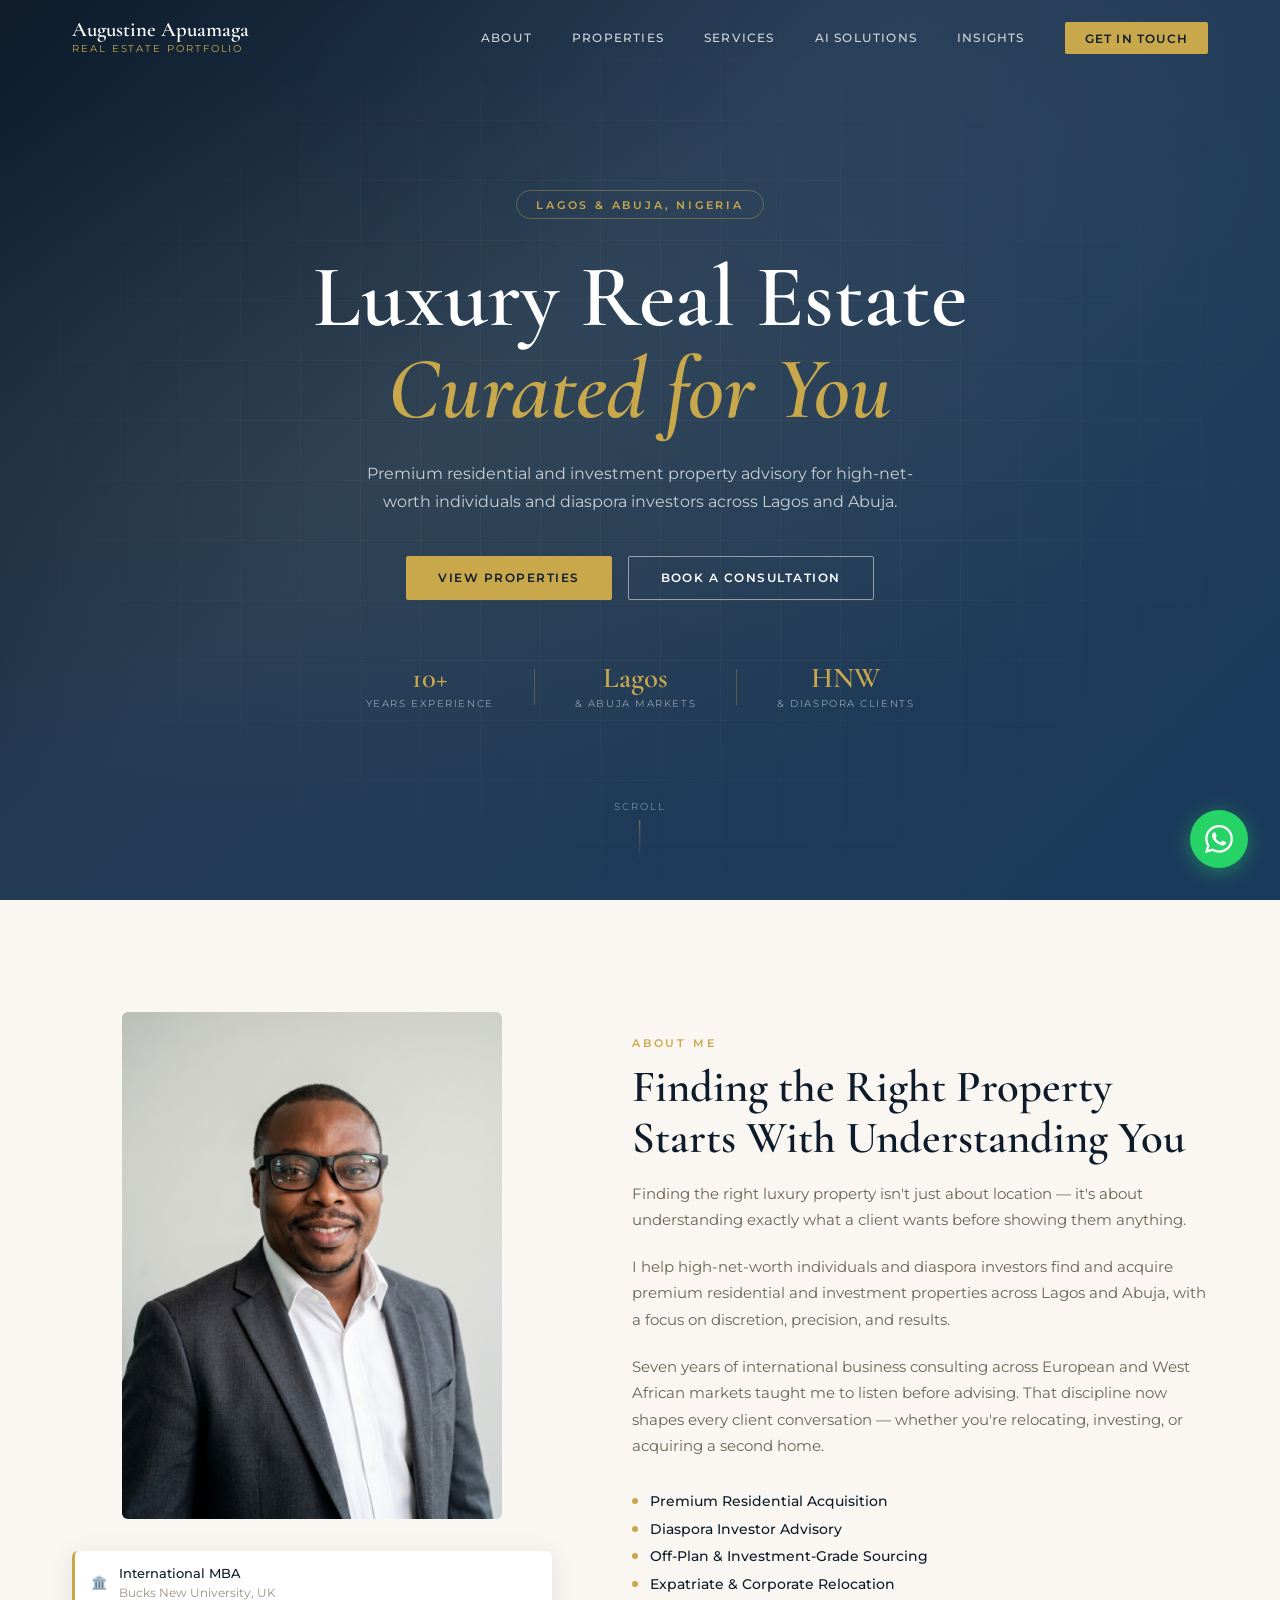
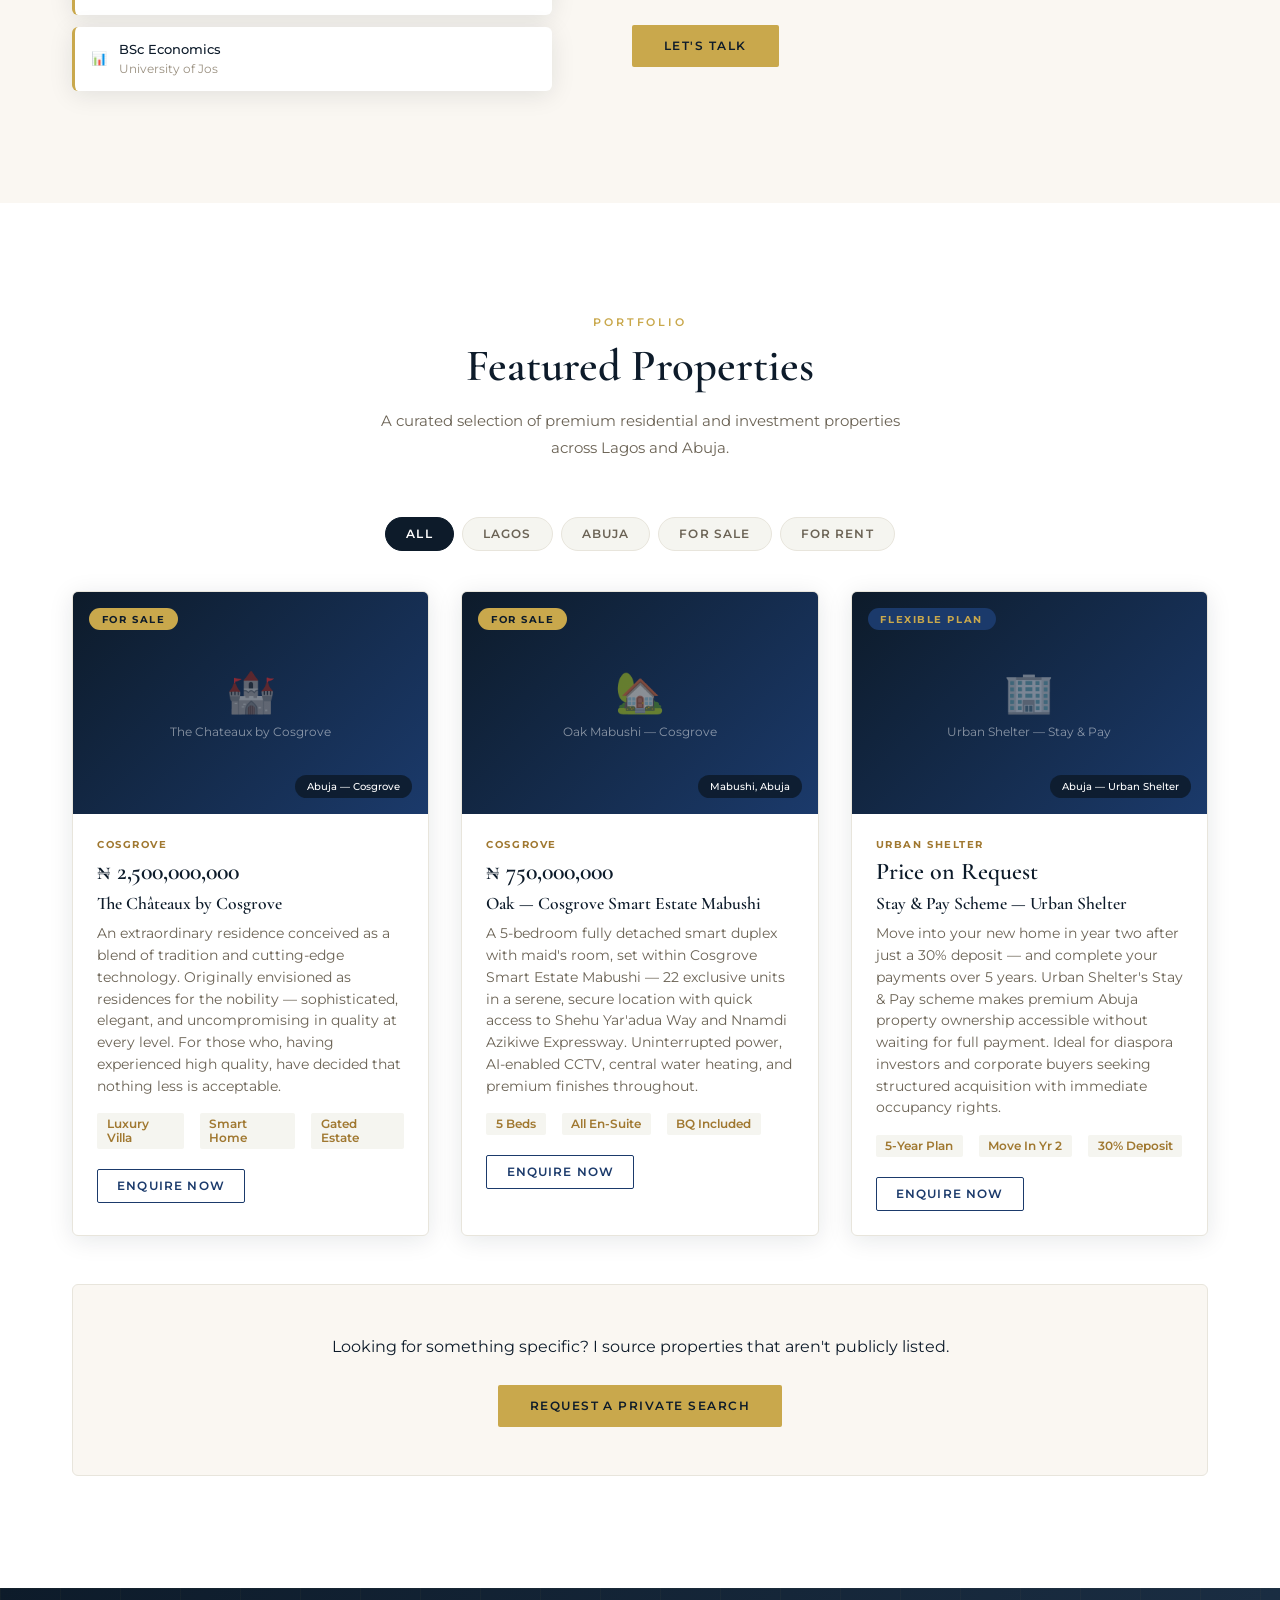
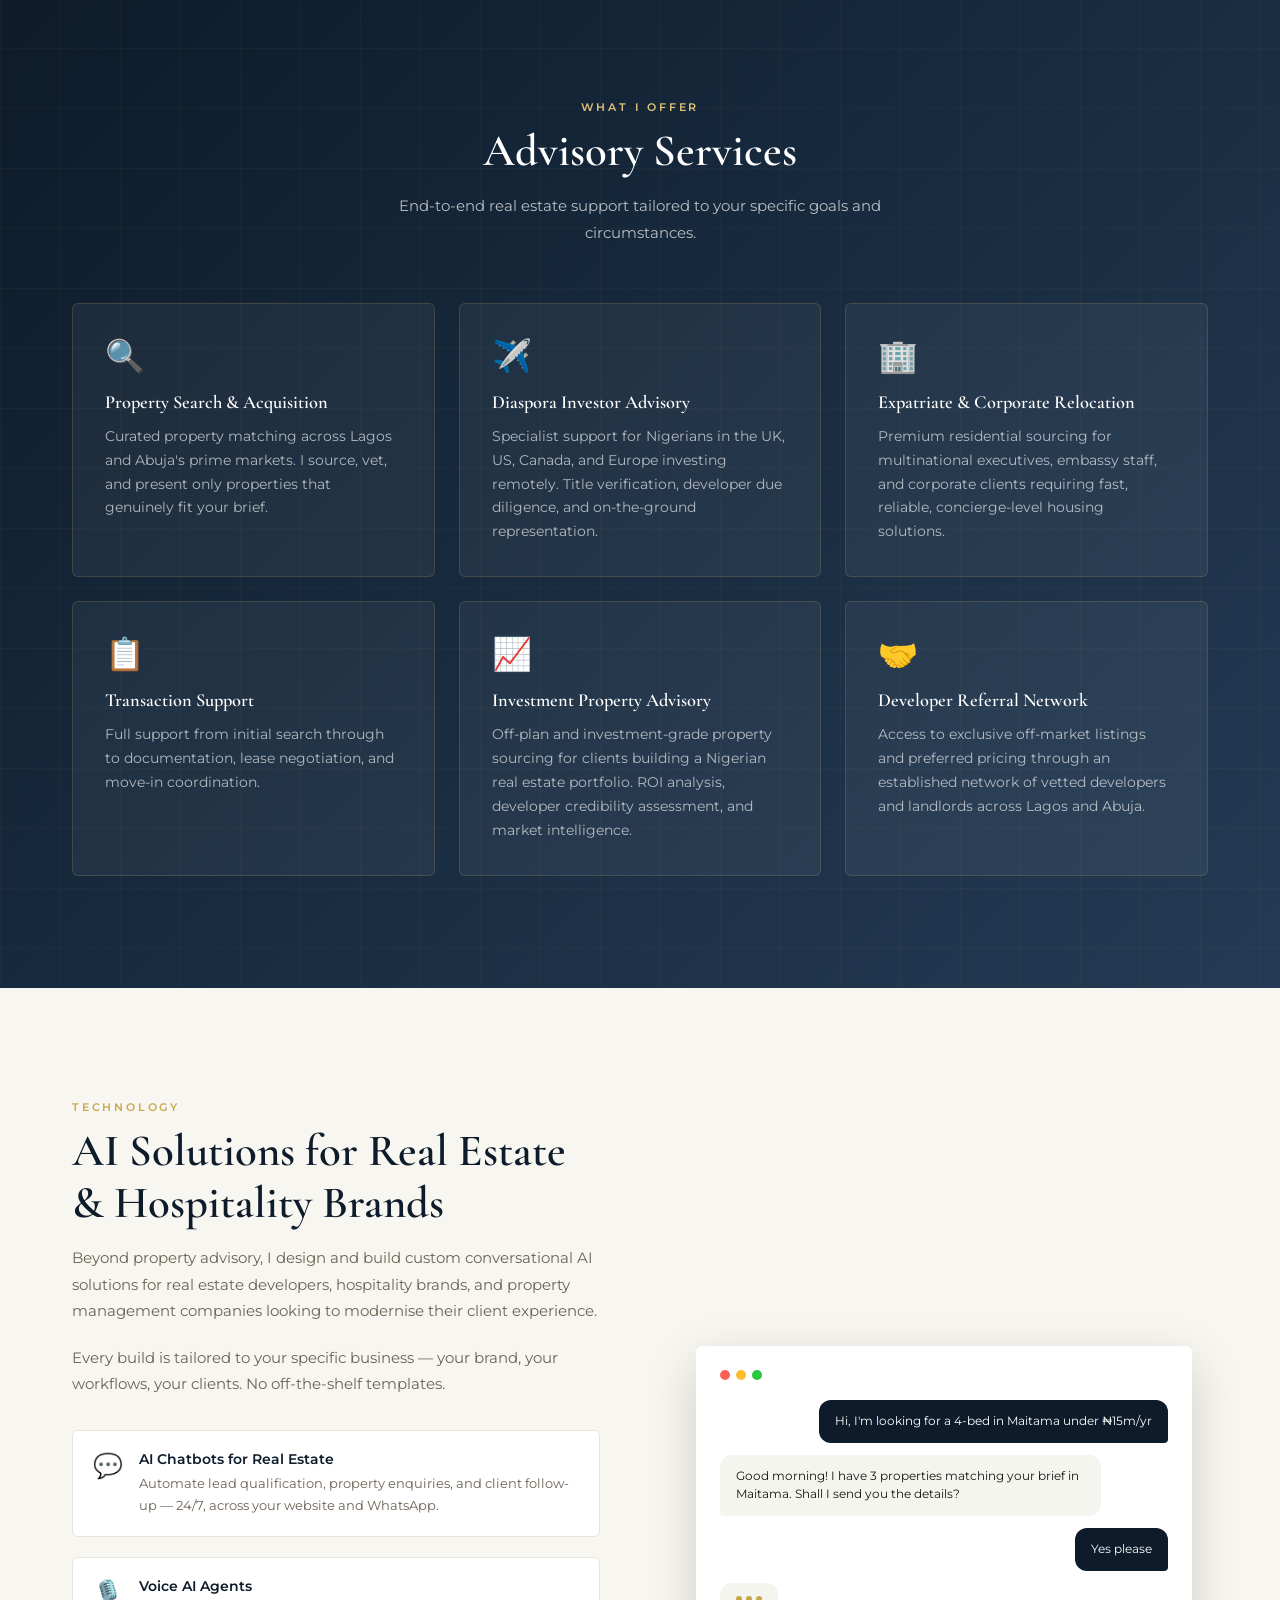
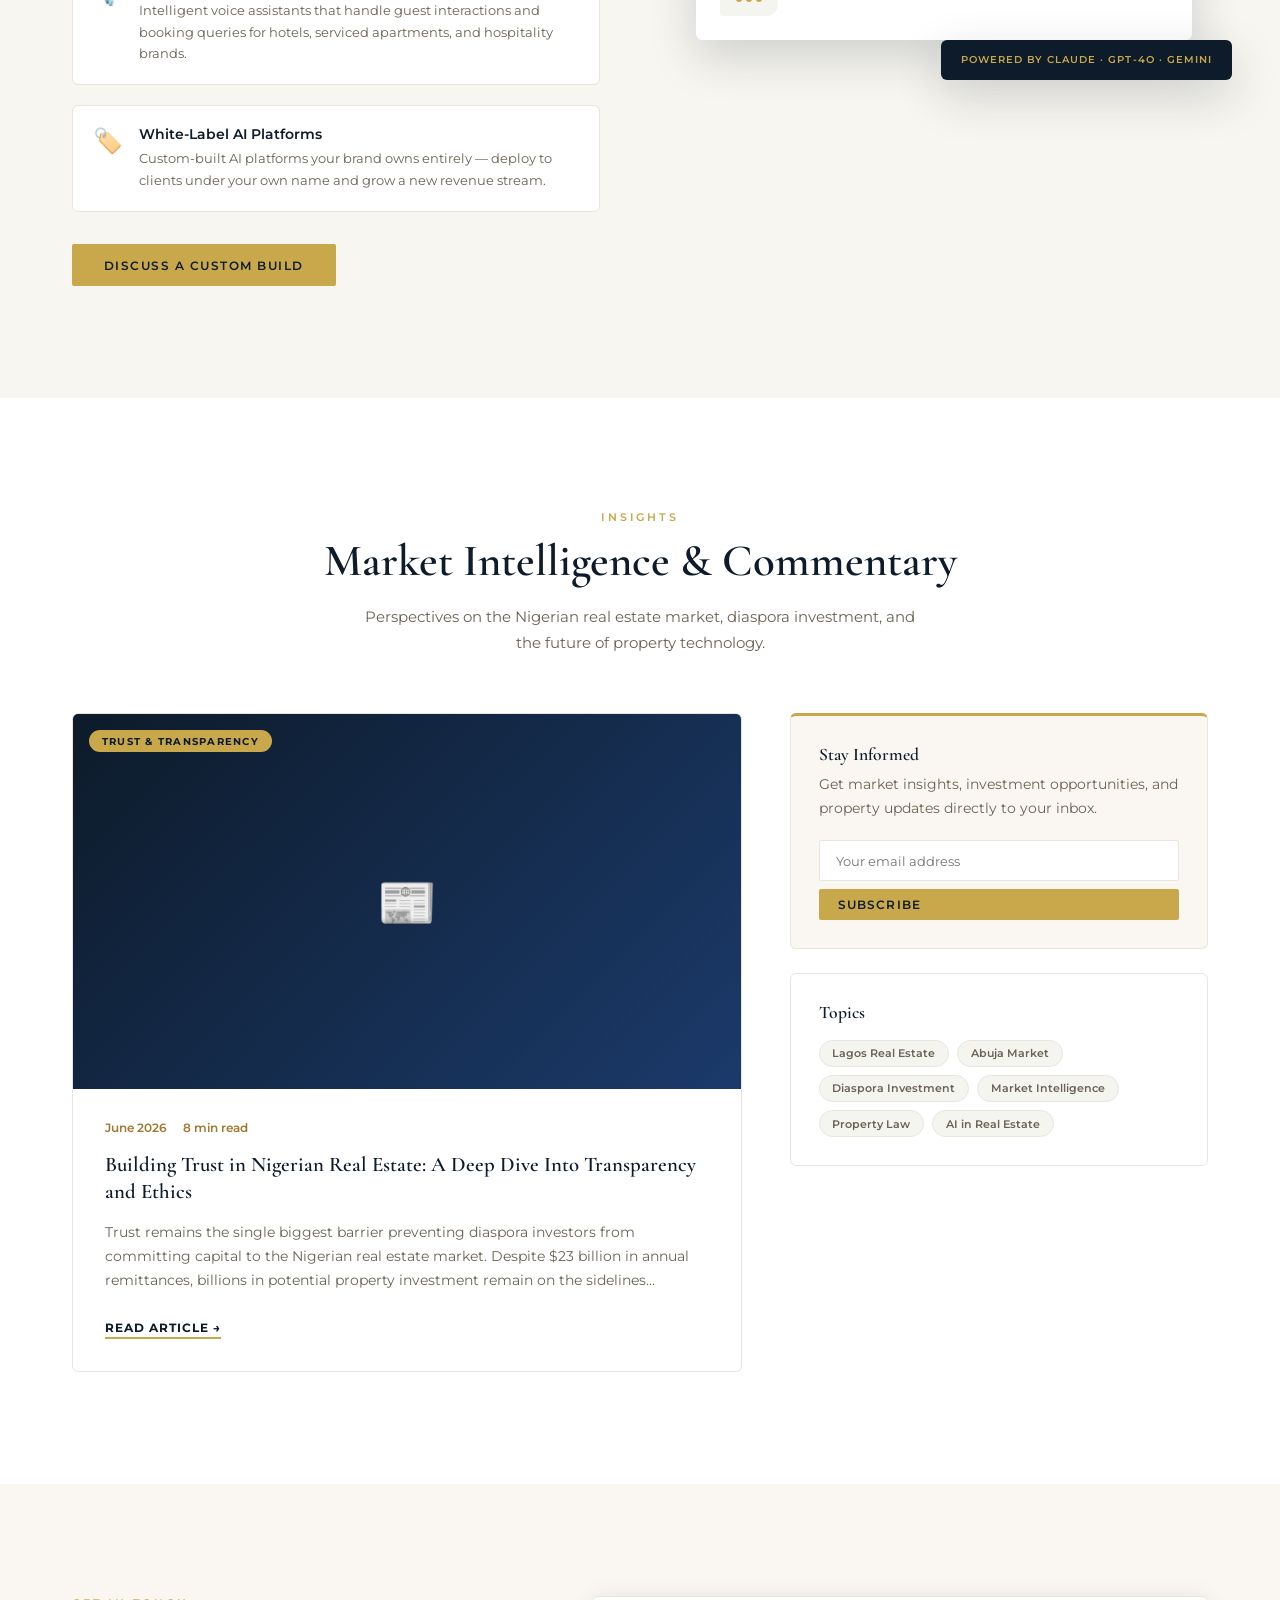
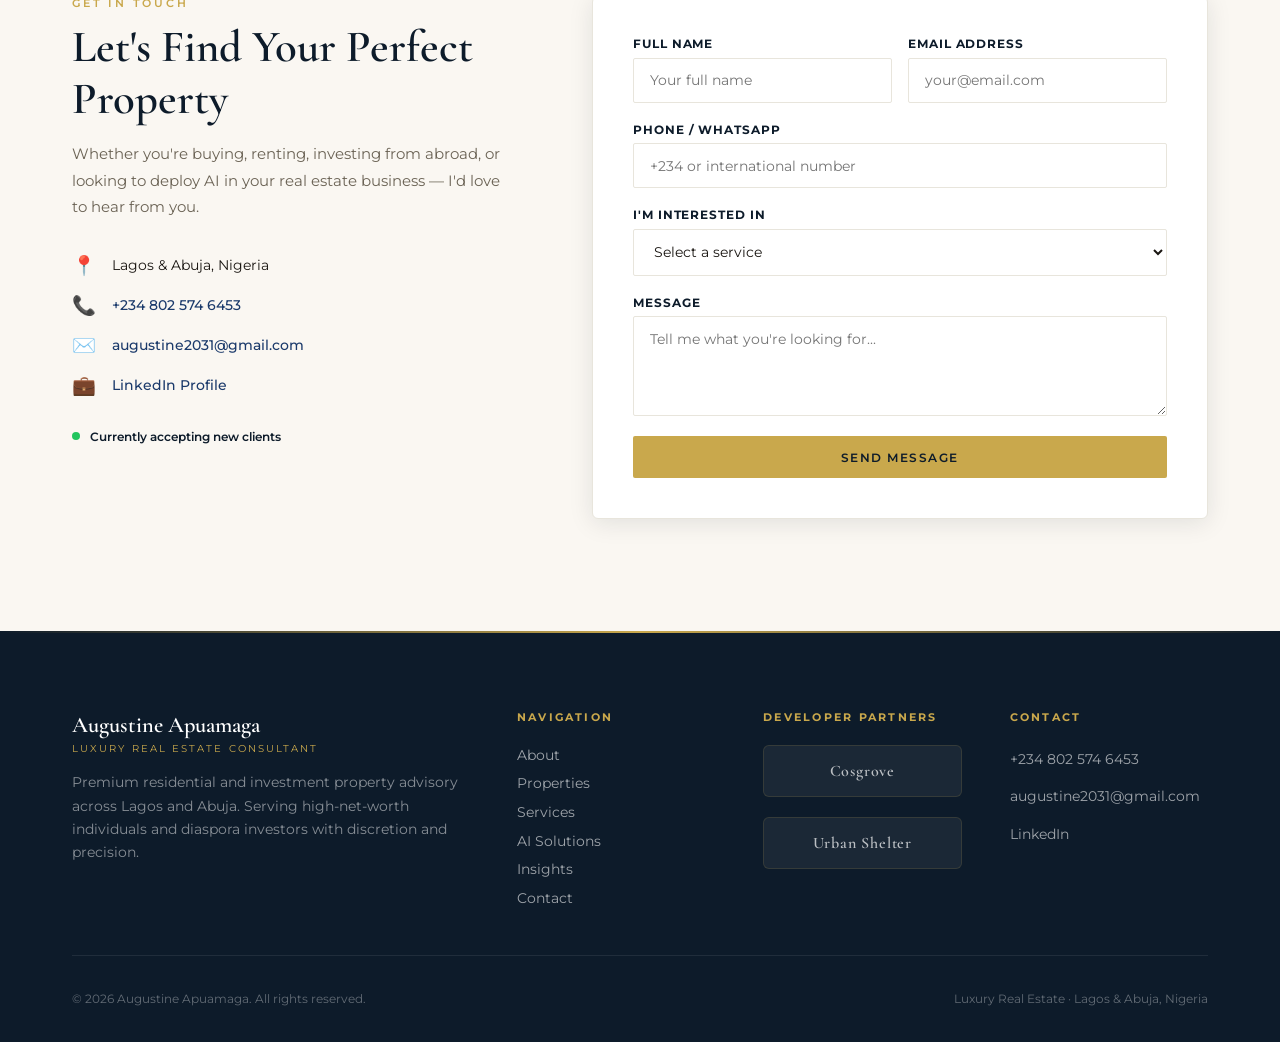
==== index.html @ 53cced78 "Update index.html" ====
<!DOCTYPE html>
<html lang="en">
<head>
  <meta charset="UTF-8" />
  <meta name="viewport" content="width=device-width, initial-scale=1.0" />
  <title>Augustine Apuamaga | Luxury Real Estate Consultant | Abuja & Lagos </title>
  <meta name="description" content="Luxury Real Estate Consultant specialising in premium residential and investment properties across Lagos and Abuja. Serving high-net-worth individuals and diaspora investors." />
  <meta name="keywords" content="luxury real estate Lagos, luxury real estate Abuja, real estate consultant Nigeria, diaspora investment Nigeria, premium property Lagos, Augustine Apuamaga" />
  <link rel="preconnect" href="https://fonts.googleapis.com">
  <link rel="preconnect" href="https://fonts.gstatic.com" crossorigin>
  <link href="https://fonts.googleapis.com/css2?family=Cormorant+Garamond:ital,wght@0,300;0,400;0,500;0,600;0,700;1,300;1,400&family=Montserrat:wght@300;400;500;600;700&display=swap" rel="stylesheet">
  <link rel="stylesheet" href="css/style.css" />
</head>
<body>

  <nav class="navbar" id="navbar">
    <div class="nav-container">
      <a href="/" class="nav-logo">
        <span class="logo-name">Augustine Apuamaga</span>
        <span class="logo-tagline">Real Estate Portfolio</span>
      </a>
      <button class="nav-toggle" id="navToggle" aria-label="Toggle navigation">
        <span></span><span></span><span></span>
      </button>
      <ul class="nav-links" id="navLinks">
        <li><a href="#about">About</a></li>
        <li><a href="#properties">Properties</a></li>
        <li><a href="#services">Services</a></li>
        <li><a href="#ai-solutions">AI Solutions</a></li>
        <li><a href="#blog">Insights</a></li>
        <li><a href="#contact" class="nav-cta">Get In Touch</a></li>
      </ul>
    </div>
  </nav>

  <section class="hero" id="home">
    <div class="hero-bg">
      <div class="hero-overlay"></div>
      <div class="hero-pattern"></div>
    </div>
    <div class="hero-content">
      <div class="hero-badge">Lagos &amp; Abuja, Nigeria</div>
      <h1 class="hero-title">
        <span class="hero-title-line">Luxury Real Estate</span>
        <span class="hero-title-line accent">Curated for You</span>
      </h1>
      <p class="hero-subtitle">Premium residential and investment property advisory for high-net-worth individuals and diaspora investors across Lagos and Abuja.</p>
      <div class="hero-actions">
        <a href="#properties" class="btn btn-gold">View Properties</a>
        <a href="#contact" class="btn btn-outline">Book a Consultation</a>
      </div>
      <div class="hero-stats">
        <div class="stat"><span class="stat-number">10+</span><span class="stat-label">Years Experience</span></div>
        <div class="stat-divider"></div>
        <div class="stat"><span class="stat-number">Lagos</span><span class="stat-label">&amp; Abuja Markets</span></div>
        <div class="stat-divider"></div>
        <div class="stat"><span class="stat-number">HNW</span><span class="stat-label">&amp; Diaspora Clients</span></div>
      </div>
    </div>
    <div class="hero-scroll"><span>Scroll</span><div class="scroll-line"></div></div>
  </section>

  <section class="about" id="about">
    <div class="container">
      <div class="about-grid">
        <div class="about-image-wrap">
          <div class="about-image-frame">
            <img src="images/profile.jpeg" alt="Augustine Apuamaga" class="about-image" id="profileImg" onerror="this.style.display='none'; document.getElementById('profilePlaceholder').style.display='flex'" />
            <div class="about-image-placeholder" id="profilePlaceholder"><span>AA</span></div>
            <div class="about-image-accent"></div>
          </div>
          <div class="about-credentials">
            <div class="credential"><span class="cred-icon">🏛️</span><span>International MBA<br><small>Bucks New University, UK</small></span></div>
            <div class="credential"><span class="cred-icon">📊</span><span>BSc Economics<br><small>University of Jos</small></span></div>
          </div>
        </div>
        <div class="about-content">
          <div class="section-label">About Me</div>
          <h2 class="section-title">Finding the Right Property Starts With Understanding You</h2>
          <p class="about-text">Finding the right luxury property isn't just about location — it's about understanding exactly what a client wants before showing them anything.</p>
          <p class="about-text">I help high-net-worth individuals and diaspora investors find and acquire premium residential and investment properties across Lagos and Abuja, with a focus on discretion, precision, and results.</p>
          <p class="about-text">Seven years of international business consulting across European and West African markets taught me to listen before advising. That discipline now shapes every client conversation — whether you're relocating, investing, or acquiring a second home.</p>
          <div class="about-specialisms">
            <div class="specialism"><div class="spec-dot"></div><span>Premium Residential Acquisition</span></div>
            <div class="specialism"><div class="spec-dot"></div><span>Diaspora Investor Advisory</span></div>
            <div class="specialism"><div class="spec-dot"></div><span>Off-Plan &amp; Investment-Grade Sourcing</span></div>
            <div class="specialism"><div class="spec-dot"></div><span>Expatriate &amp; Corporate Relocation</span></div>
          </div>
          <a href="#contact" class="btn btn-gold">Let's Talk</a>
        </div>
      </div>
    </div>
  </section>

  <section class="properties" id="properties">
    <div class="container">
      <div class="section-header">
        <div class="section-label">Portfolio</div>
        <h2 class="section-title">Featured Properties</h2>
        <p class="section-subtitle">A curated selection of premium residential and investment properties across Lagos and Abuja.</p>
      </div>
      <div class="property-filters">
        <button class="filter-btn active" data-filter="all">All</button>
        <button class="filter-btn" data-filter="lagos">Lagos</button>
        <button class="filter-btn" data-filter="abuja">Abuja</button>
        <button class="filter-btn" data-filter="sale">For Sale</button>
        <button class="filter-btn" data-filter="rent">For Rent</button>
      </div>
      <div class="properties-grid" id="propertiesGrid">

        <!-- Chateaux by Cosgrove -->
        <div class="property-card" data-location="abuja" data-type="sale">
          <div class="property-image-wrap">
            <img src="images/chateaux.jpg" alt="The Chateaux by Cosgrove" onerror="this.style.display='none';this.nextElementSibling.style.display='flex'" />
            <div class="property-image-placeholder" style="display:none"><span class="prop-icon">🏰</span><span>The Chateaux by Cosgrove</span></div>
            <div class="property-badge sale">For Sale</div>
            <div class="property-location-tag">Abuja — Cosgrove</div>
          </div>
          <div class="property-info">
            <div class="property-developer-tag">Cosgrove</div>
            <div class="property-price">&#8358; 2,500,000,000</div>
            <h3 class="property-title">The Ch&#226;teaux by Cosgrove</h3>
            <p class="property-desc">An extraordinary residence conceived as a blend of tradition and cutting-edge technology. Originally envisioned as residences for the nobility — sophisticated, elegant, and uncompromising in quality at every level. For those who, having experienced high quality, have decided that nothing less is acceptable.</p>
            <div class="property-specs"><span>Luxury Villa</span><span>Smart Home</span><span>Gated Estate</span></div>
            <a href="#contact" class="btn btn-outline-small">Enquire Now</a>
          </div>
        </div>

        <!-- Oak Mabushi by Cosgrove -->
        <div class="property-card" data-location="abuja" data-type="sale">
          <div class="property-image-wrap">
            <img src="images/oak-mabushi.jpg" alt="Oak Mabushi by Cosgrove" onerror="this.style.display='none';this.nextElementSibling.style.display='flex'" />
            <div class="property-image-placeholder" style="display:none"><span class="prop-icon">🏡</span><span>Oak Mabushi — Cosgrove</span></div>
            <div class="property-badge sale">For Sale</div>
            <div class="property-location-tag">Mabushi, Abuja</div>
          </div>
          <div class="property-info">
            <div class="property-developer-tag">Cosgrove</div>
            <div class="property-price">&#8358; 750,000,000</div>
            <h3 class="property-title">Oak — Cosgrove Smart Estate Mabushi</h3>
            <p class="property-desc">A 5-bedroom fully detached smart duplex with maid's room, set within Cosgrove Smart Estate Mabushi — 22 exclusive units in a serene, secure location with quick access to Shehu Yar'adua Way and Nnamdi Azikiwe Expressway. Uninterrupted power, AI-enabled CCTV, central water heating, and premium finishes throughout.</p>
            <div class="property-specs"><span>5 Beds</span><span>All En-Suite</span><span>BQ Included</span></div>
            <a href="#contact" class="btn btn-outline-small">Enquire Now</a>
          </div>
        </div>

        <!-- Urban Shelter Stay & Pay -->
        <div class="property-card" data-location="abuja" data-type="sale">
          <div class="property-image-wrap">
            <img src="images/urban-shelter-stay-pay.jpg" alt="Urban Shelter Stay and Pay Scheme" onerror="this.style.display='none';this.nextElementSibling.style.display='flex'" />
            <div class="property-image-placeholder" style="display:none"><span class="prop-icon">🏢</span><span>Urban Shelter — Stay &amp; Pay</span></div>
            <div class="property-badge" style="background:#1B3A6B;color:#C9A84C;">Flexible Plan</div>
            <div class="property-location-tag">Abuja — Urban Shelter</div>
          </div>
          <div class="property-info">
            <div class="property-developer-tag">Urban Shelter</div>
            <div class="property-price">Price on Request</div>
            <h3 class="property-title">Stay &amp; Pay Scheme — Urban Shelter</h3>
            <p class="property-desc">Move into your new home in year two after just a 30% deposit — and complete your payments over 5 years. Urban Shelter's Stay &amp; Pay scheme makes premium Abuja property ownership accessible without waiting for full payment. Ideal for diaspora investors and corporate buyers seeking structured acquisition with immediate occupancy rights.</p>
            <div class="property-specs"><span>5-Year Plan</span><span>Move In Yr 2</span><span>30% Deposit</span></div>
            <a href="#contact" class="btn btn-outline-small">Enquire Now</a>
          </div>
        </div>

      </div>
      <div class="properties-cta">
        <p>Looking for something specific? I source properties that aren't publicly listed.</p>
        <a href="#contact" class="btn btn-gold">Request a Private Search</a>
      </div>
    </div>
  </section>

  <section class="services" id="services">
    <div class="container">
      <div class="section-header light">
        <div class="section-label light">What I Offer</div>
        <h2 class="section-title light">Advisory Services</h2>
        <p class="section-subtitle light">End-to-end real estate support tailored to your specific goals and circumstances.</p>
      </div>
      <div class="services-grid">
        <div class="service-card"><div class="service-icon">🔍</div><h3>Property Search &amp; Acquisition</h3><p>Curated property matching across Lagos and Abuja's prime markets. I source, vet, and present only properties that genuinely fit your brief.</p></div>
        <div class="service-card"><div class="service-icon">✈️</div><h3>Diaspora Investor Advisory</h3><p>Specialist support for Nigerians in the UK, US, Canada, and Europe investing remotely. Title verification, developer due diligence, and on-the-ground representation.</p></div>
        <div class="service-card"><div class="service-icon">🏢</div><h3>Expatriate &amp; Corporate Relocation</h3><p>Premium residential sourcing for multinational executives, embassy staff, and corporate clients requiring fast, reliable, concierge-level housing solutions.</p></div>
        <div class="service-card"><div class="service-icon">📋</div><h3>Transaction Support</h3><p>Full support from initial search through to documentation, lease negotiation, and move-in coordination.</p></div>
        <div class="service-card"><div class="service-icon">📈</div><h3>Investment Property Advisory</h3><p>Off-plan and investment-grade property sourcing for clients building a Nigerian real estate portfolio. ROI analysis, developer credibility assessment, and market intelligence.</p></div>
        <div class="service-card"><div class="service-icon">🤝</div><h3>Developer Referral Network</h3><p>Access to exclusive off-market listings and preferred pricing through an established network of vetted developers and landlords across Lagos and Abuja.</p></div>
      </div>
    </div>
  </section>

  <section class="ai-solutions" id="ai-solutions">
    <div class="container">
      <div class="ai-grid">
        <div class="ai-content">
          <div class="section-label">Technology</div>
          <h2 class="section-title">AI Solutions for Real Estate &amp; Hospitality Brands</h2>
          <p class="ai-text">Beyond property advisory, I design and build custom conversational AI solutions for real estate developers, hospitality brands, and property management companies looking to modernise their client experience.</p>
          <p class="ai-text">Every build is tailored to your specific business — your brand, your workflows, your clients. No off-the-shelf templates.</p>
          <div class="ai-offerings">
            <div class="ai-offering"><div class="ai-offering-icon">💬</div><div><strong>AI Chatbots for Real Estate</strong><p>Automate lead qualification, property enquiries, and client follow-up — 24/7, across your website and WhatsApp.</p></div></div>
            <div class="ai-offering"><div class="ai-offering-icon">🎙️</div><div><strong>Voice AI Agents</strong><p>Intelligent voice assistants that handle guest interactions and booking queries for hotels, serviced apartments, and hospitality brands.</p></div></div>
            <div class="ai-offering"><div class="ai-offering-icon">🏷️</div><div><strong>White-Label AI Platforms</strong><p>Custom-built AI platforms your brand owns entirely — deploy to clients under your own name and grow a new revenue stream.</p></div></div>
          </div>
          <a href="#contact" class="btn btn-gold">Discuss a Custom Build</a>
        </div>
        <div class="ai-visual">
          <div class="ai-card-stack">
            <div class="ai-card card-1">
              <div class="ai-card-header"><span class="ai-dot"></span><span class="ai-dot"></span><span class="ai-dot"></span></div>
              <div class="ai-chat">
                <div class="chat-bubble user">Hi, I'm looking for a 4-bed in Maitama under &#8358;15m/yr</div>
                <div class="chat-bubble bot">Good morning! I have 3 properties matching your brief in Maitama. Shall I send you the details?</div>
                <div class="chat-bubble user">Yes please</div>
                <div class="chat-bubble bot typing"><span></span><span></span><span></span></div>
              </div>
            </div>
            <div class="ai-card card-2"><div class="ai-card-label">Powered by Claude · GPT-4o · Gemini</div></div>
          </div>
        </div>
      </div>
    </div>
  </section>

  <section class="blog" id="blog">
    <div class="container">
      <div class="section-header">
        <div class="section-label">Insights</div>
        <h2 class="section-title">Market Intelligence &amp; Commentary</h2>
        <p class="section-subtitle">Perspectives on the Nigerian real estate market, diaspora investment, and the future of property technology.</p>
      </div>
      <div class="blog-grid">
        <article class="blog-card featured">
          <div class="blog-image-wrap">
            <div class="blog-image-placeholder"><span>📰</span></div>
            <div class="blog-category">Trust &amp; Transparency</div>
          </div>
          <div class="blog-content">
            <div class="blog-meta"><span class="blog-date">June 2026</span><span class="blog-read">8 min read</span></div>
            <h3 class="blog-title">Building Trust in Nigerian Real Estate: A Deep Dive Into Transparency and Ethics</h3>
            <p class="blog-excerpt">Trust remains the single biggest barrier preventing diaspora investors from committing capital to the Nigerian real estate market. Despite $23 billion in annual remittances, billions in potential property investment remain on the sidelines...</p>
            <a href="blog/building-trust-nigerian-real-estate.html" class="blog-link">Read Article &#8594;</a>
          </div>
        </article>
        <div class="blog-sidebar">
          <div class="blog-cta-card">
            <h4>Stay Informed</h4>
            <p>Get market insights, investment opportunities, and property updates directly to your inbox.</p>
            <div class="newsletter-form">
              <input type="email" placeholder="Your email address" class="newsletter-input" />
              <button class="btn btn-gold-small">Subscribe</button>
            </div>
          </div>
          <div class="blog-topics">
            <h4>Topics</h4>
            <div class="topic-tags">
              <span class="topic-tag">Lagos Real Estate</span>
              <span class="topic-tag">Abuja Market</span>
              <span class="topic-tag">Diaspora Investment</span>
              <span class="topic-tag">Market Intelligence</span>
              <span class="topic-tag">Property Law</span>
              <span class="topic-tag">AI in Real Estate</span>
            </div>
          </div>
        </div>
      </div>
    </div>
  </section>

  <section class="contact" id="contact">
    <div class="container">
      <div class="contact-grid">
        <div class="contact-content">
          <div class="section-label">Get In Touch</div>
          <h2 class="section-title">Let's Find Your Perfect Property</h2>
          <p class="contact-text">Whether you're buying, renting, investing from abroad, or looking to deploy AI in your real estate business — I'd love to hear from you.</p>
          <div class="contact-details">
            <div class="contact-item"><span class="contact-icon">📍</span><span>Lagos &amp; Abuja, Nigeria</span></div>
            <div class="contact-item"><span class="contact-icon">📞</span><a href="tel:+2348025746453">+234 802 574 6453</a></div>
            <div class="contact-item"><span class="contact-icon">✉️</span><a href="mailto:augustine2031@gmail.com">augustine2031@gmail.com</a></div>
            <div class="contact-item"><span class="contact-icon">💼</span><a href="https://www.linkedin.com/in/augustine-apuamaga" target="_blank">LinkedIn Profile</a></div>
          </div>
          <div class="contact-availability"><div class="avail-dot"></div><span>Currently accepting new clients</span></div>
        </div>
        <div class="contact-form-wrap">
          <form class="contact-form" id="contactForm">
            <div class="form-row">
              <div class="form-group"><label>Full Name</label><input type="text" placeholder="Your full name" required /></div>
              <div class="form-group"><label>Email Address</label><input type="email" placeholder="your@email.com" required /></div>
            </div>
            <div class="form-group"><label>Phone / WhatsApp</label><input type="tel" placeholder="+234 or international number" /></div>
            <div class="form-group">
              <label>I'm interested in</label>
              <select>
                <option value="">Select a service</option>
                <option>Buying a Property in Lagos</option>
                <option>Buying a Property in Abuja</option>
                <option>Renting in Lagos or Abuja</option>
                <option>Diaspora Investment Advisory</option>
                <option>Corporate / Expatriate Relocation</option>
                <option>AI Solutions for My Business</option>
                <option>Other</option>
              </select>
            </div>
            <div class="form-group"><label>Message</label><textarea placeholder="Tell me what you're looking for..." rows="4"></textarea></div>
            <button type="submit" class="btn btn-gold full-width">Send Message</button>
          </form>
        </div>
      </div>
    </div>
  </section>

  <footer class="footer">
    <div class="container">
      <div class="footer-grid">
        <div class="footer-brand">
          <span class="footer-name">Augustine Apuamaga</span>
          <span class="footer-title">Luxury Real Estate Consultant</span>
          <p>Premium residential and investment property advisory across Lagos and Abuja. Serving high-net-worth individuals and diaspora investors with discretion and precision.</p>
        </div>
        <div class="footer-links"><h4>Navigation</h4><ul><li><a href="#about">About</a></li><li><a href="#properties">Properties</a></li><li><a href="#services">Services</a></li><li><a href="#ai-solutions">AI Solutions</a></li><li><a href="#blog">Insights</a></li><li><a href="#contact">Contact</a></li></ul></div>
        <div class="footer-partners"><h4>Developer Partners</h4>
          <div class="partner-logos">
            <div class="partner-logo-wrap">
              <img src="https://cosgroveafrica.com/assets/images/logo.png" alt="Cosgrove" class="partner-logo" onerror="this.style.display='none';this.nextElementSibling.style.display='block'" />
              <span class="partner-logo-fallback" style="display:none">Cosgrove</span>
            </div>
            <div class="partner-logo-wrap">
              <img src="https://urbanshelternigeria.com/wp-content/uploads/2021/03/urban-shelter-logo.png" alt="Urban Shelter" class="partner-logo" onerror="this.style.display='none';this.nextElementSibling.style.display='block'" />
              <span class="partner-logo-fallback" style="display:none">Urban Shelter</span>
            </div>
          </div>
        </div>
        <div class="footer-contact"><h4>Contact</h4><p><a href="tel:+2348025746453">+234 802 574 6453</a></p><p><a href="mailto:augustine2031@gmail.com">augustine2031@gmail.com</a></p><p><a href="https://www.linkedin.com/in/augustine-apuamaga" target="_blank">LinkedIn</a></p></div>
      </div>
      <div class="footer-bottom"><p>&copy; 2026 Augustine Apuamaga. All rights reserved.</p><p>Luxury Real Estate · Lagos &amp; Abuja, Nigeria</p></div>
    </div>
  </footer>

  <a href="https://wa.me/2348025746453?text=Hello%20Augustine%2C%20I%20found%20your%20portfolio%20and%20I%27d%20like%20to%20discuss%20a%20property." class="whatsapp-btn" target="_blank" rel="noopener noreferrer" aria-label="Chat on WhatsApp">
    <svg xmlns="http://www.w3.org/2000/svg" viewBox="0 0 24 24" fill="currentColor"><path d="M17.472 14.382c-.297-.149-1.758-.867-2.03-.967-.273-.099-.471-.148-.67.15-.197.297-.767.966-.94 1.164-.173.199-.347.223-.644.075-.297-.15-1.255-.463-2.39-1.475-.883-.788-1.48-1.761-1.653-2.059-.173-.297-.018-.458.13-.606.134-.133.298-.347.446-.52.149-.174.198-.298.298-.497.099-.198.05-.371-.025-.52-.075-.149-.669-1.612-.916-2.207-.242-.579-.487-.5-.669-.51-.173-.008-.371-.01-.57-.01-.198 0-.52.074-.792.372-.272.297-1.04 1.016-1.04 2.479 0 1.462 1.065 2.875 1.213 3.074.149.198 2.096 3.2 5.077 4.487.709.306 1.262.489 1.694.625.712.227 1.36.195 1.871.118.571-.085 1.758-.719 2.006-1.413.248-.694.248-1.289.173-1.413-.074-.124-.272-.198-.57-.347m-5.421 7.403h-.004a9.87 9.87 0 01-5.031-1.378l-.361-.214-3.741.982.998-3.648-.235-.374a9.86 9.86 0 01-1.51-5.26c.001-5.45 4.436-9.884 9.888-9.884 2.64 0 5.122 1.03 6.988 2.898a9.825 9.825 0 012.893 6.994c-.003 5.45-4.437 9.884-9.885 9.884m8.413-18.297A11.815 11.815 0 0012.05 0C5.495 0 .16 5.335.157 11.892c0 2.096.547 4.142 1.588 5.945L.057 24l6.305-1.654a11.882 11.882 0 005.683 1.448h.005c6.554 0 11.890-5.335 11.893-11.893a11.821 11.821 0 00-3.48-8.413z"/></svg>
    <span class="whatsapp-tooltip">Chat on WhatsApp</span>
  </a>

  <script src="js/main.js"></script>
</body>
</html>
---- css/style.css ----
:root {
  --navy: #0D1B2A;
  --navy-mid: #1B3A6B;
  --navy-light: #243B55;
  --gold: #C9A84C;
  --gold-light: #E2C278;
  --gold-dark: #A07830;
  --white: #FFFFFF;
  --off-white: #F8F6F0;
  --cream: #FAF7F2;
  --gray-100: #F5F5F0;
  --gray-200: #E8E5DC;
  --gray-400: #9A9080;
  --gray-600: #6B6355;
  --text: #1A1612;
  --radius: 2px;
  --radius-lg: 6px;
  --shadow: 0 4px 24px rgba(13,27,42,0.10);
  --shadow-lg: 0 16px 48px rgba(13,27,42,0.18);
  --transition: all 0.3s cubic-bezier(0.4, 0, 0.2, 1);
}
* { margin: 0; padding: 0; box-sizing: border-box; }
html { scroll-behavior: smooth; }
body { font-family: 'Montserrat', sans-serif; color: var(--text); background: var(--white); overflow-x: hidden; }
h1, h2, h3, h4 { font-family: 'Cormorant Garamond', serif; font-weight: 600; line-height: 1.2; }
p { line-height: 1.75; color: var(--gray-600); }
a { text-decoration: none; color: inherit; }
.container { max-width: 1200px; margin: 0 auto; padding: 0 2rem; }
.section-label { font-family: 'Montserrat', sans-serif; font-size: 0.7rem; font-weight: 600; letter-spacing: 0.25em; text-transform: uppercase; color: var(--gold); margin-bottom: 0.75rem; }
.section-label.light { color: var(--gold-light); }
.section-title { font-size: clamp(1.8rem, 3.5vw, 2.8rem); color: var(--navy); margin-bottom: 1rem; line-height: 1.15; }
.section-title.light { color: var(--white); }
.section-subtitle { font-size: 0.95rem; color: var(--gray-600); max-width: 560px; line-height: 1.75; }
.section-subtitle.light { color: rgba(255,255,255,0.7); }
.section-header { text-align: center; margin-bottom: 3.5rem; }
.section-header .section-label, .section-header .section-subtitle { margin-left: auto; margin-right: auto; }
.btn { display: inline-flex; align-items: center; gap: 0.5rem; padding: 0.85rem 2rem; font-family: 'Montserrat', sans-serif; font-size: 0.78rem; font-weight: 600; letter-spacing: 0.12em; text-transform: uppercase; border: none; cursor: pointer; transition: var(--transition); border-radius: var(--radius); }
.btn-gold { background: var(--gold); color: var(--navy); }
.btn-gold:hover { background: var(--gold-light); transform: translateY(-1px); box-shadow: 0 8px 24px rgba(201,168,76,0.35); }
.btn-outline { background: transparent; color: var(--white); border: 1px solid rgba(255,255,255,0.5); }
.btn-outline:hover { border-color: var(--gold); color: var(--gold); }
.btn-outline-small { display: inline-block; padding: 0.55rem 1.2rem; font-family: 'Montserrat', sans-serif; font-size: 0.72rem; font-weight: 600; letter-spacing: 0.1em; text-transform: uppercase; border: 1px solid var(--navy-mid); color: var(--navy-mid); border-radius: var(--radius); transition: var(--transition); margin-top: 1rem; }
.btn-outline-small:hover { background: var(--navy); color: var(--white); border-color: var(--navy); }
.btn-gold-small { padding: 0.55rem 1.2rem; font-family: 'Montserrat', sans-serif; font-size: 0.72rem; font-weight: 600; letter-spacing: 0.1em; text-transform: uppercase; background: var(--gold); color: var(--navy); border: none; border-radius: var(--radius); cursor: pointer; transition: var(--transition); }
.btn-gold-small:hover { background: var(--gold-light); }
.full-width { width: 100%; justify-content: center; }
.navbar { position: fixed; top: 0; left: 0; right: 0; z-index: 1000; padding: 1.25rem 0; transition: var(--transition); }
.navbar.scrolled { background: rgba(13,27,42,0.97); backdrop-filter: blur(12px); padding: 0.85rem 0; box-shadow: 0 2px 20px rgba(0,0,0,0.3); }
.nav-container { max-width: 1200px; margin: 0 auto; padding: 0 2rem; display: flex; align-items: center; justify-content: space-between; }
.nav-logo { display: flex; flex-direction: column; }
.logo-name { font-family: 'Cormorant Garamond', serif; font-size: 1.3rem; font-weight: 600; color: var(--white); line-height: 1; }
.logo-tagline { font-family: 'Montserrat', sans-serif; font-size: 0.6rem; letter-spacing: 0.2em; text-transform: uppercase; color: var(--gold); margin-top: 2px; }
.nav-links { display: flex; align-items: center; gap: 2.5rem; list-style: none; }
.nav-links a { font-family: 'Montserrat', sans-serif; font-size: 0.75rem; font-weight: 500; letter-spacing: 0.1em; text-transform: uppercase; color: rgba(255,255,255,0.8); transition: var(--transition); }
.nav-links a:hover { color: var(--gold); }
.nav-cta { background: var(--gold) !important; color: var(--navy) !important; padding: 0.55rem 1.25rem; border-radius: var(--radius); font-weight: 600 !important; }
.nav-cta:hover { background: var(--gold-light) !important; }
.nav-toggle { display: none; flex-direction: column; gap: 5px; background: none; border: none; cursor: pointer; padding: 4px; }
.nav-toggle span { display: block; width: 24px; height: 2px; background: var(--white); transition: var(--transition); }
.hero { position: relative; min-height: 100vh; display: flex; align-items: center; justify-content: center; overflow: hidden; }
.hero-bg { position: absolute; inset: 0; background: linear-gradient(135deg, var(--navy) 0%, var(--navy-light) 40%, #1a3a5c 100%); }
.hero-overlay { position: absolute; inset: 0; background: radial-gradient(ellipse at 30% 50%, rgba(201,168,76,0.08) 0%, transparent 60%), radial-gradient(ellipse at 70% 20%, rgba(255,255,255,0.04) 0%, transparent 50%); }
.hero-pattern { position: absolute; inset: 0; background-image: linear-gradient(rgba(201,168,76,0.06) 1px, transparent 1px), linear-gradient(90deg, rgba(201,168,76,0.06) 1px, transparent 1px); background-size: 60px 60px; mask-image: radial-gradient(ellipse at center, black 30%, transparent 80%); }
.hero-content { position: relative; z-index: 2; text-align: center; max-width: 820px; padding: 0 2rem; animation: heroFadeIn 1s ease forwards; }
@keyframes heroFadeIn { from { opacity: 0; transform: translateY(20px); } to { opacity: 1; transform: translateY(0); } }
.hero-badge { display: inline-block; font-family: 'Montserrat', sans-serif; font-size: 0.7rem; font-weight: 600; letter-spacing: 0.25em; text-transform: uppercase; color: var(--gold); border: 1px solid rgba(201,168,76,0.4); padding: 0.4rem 1.2rem; border-radius: 100px; margin-bottom: 2rem; }
.hero-title { font-size: clamp(2.8rem, 7vw, 5.5rem); color: var(--white); margin-bottom: 1.5rem; line-height: 1.05; }
.hero-title-line { display: block; }
.hero-title-line.accent { color: var(--gold); font-style: italic; }
.hero-subtitle { font-size: 1rem; color: rgba(255,255,255,0.75); max-width: 560px; margin: 0 auto 2.5rem; line-height: 1.75; }
.hero-actions { display: flex; gap: 1rem; justify-content: center; flex-wrap: wrap; margin-bottom: 4rem; }
.hero-stats { display: flex; align-items: center; justify-content: center; gap: 2.5rem; flex-wrap: wrap; }
.stat { text-align: center; }
.stat-number { display: block; font-family: 'Cormorant Garamond', serif; font-size: 1.8rem; font-weight: 600; color: var(--gold); line-height: 1; }
.stat-label { display: block; font-family: 'Montserrat', sans-serif; font-size: 0.65rem; letter-spacing: 0.15em; text-transform: uppercase; color: rgba(255,255,255,0.5); margin-top: 4px; }
.stat-divider { width: 1px; height: 36px; background: rgba(201,168,76,0.3); }
.hero-scroll { position: absolute; bottom: 2.5rem; left: 50%; transform: translateX(-50%); display: flex; flex-direction: column; align-items: center; gap: 0.5rem; color: rgba(255,255,255,0.4); font-family: 'Montserrat', sans-serif; font-size: 0.6rem; letter-spacing: 0.2em; text-transform: uppercase; }
.scroll-line { width: 1px; height: 40px; background: linear-gradient(to bottom, rgba(201,168,76,0.6), transparent); animation: scrollPulse 2s ease infinite; }
@keyframes scrollPulse { 0%, 100% { opacity: 1; transform: scaleY(1); } 50% { opacity: 0.4; transform: scaleY(0.7); } }
.about { padding: 7rem 0; background: var(--cream); }
.about-grid { display: grid; grid-template-columns: 1fr 1.2fr; gap: 5rem; align-items: center; }
.about-image-frame { position: relative; width: 100%; max-width: 380px; aspect-ratio: 3/4; margin: 0 auto; }
.about-image { width: 100%; height: 100%; object-fit: cover; border-radius: var(--radius-lg); display: block; }
.about-image-placeholder { width: 100%; height: 100%; background: linear-gradient(135deg, var(--navy) 0%, var(--navy-mid) 100%); border-radius: var(--radius-lg); display: none; align-items: center; justify-content: center; font-family: 'Cormorant Garamond', serif; font-size: 5rem; font-weight: 300; color: var(--gold); letter-spacing: 0.1em; }
.about-image-accent { position: absolute; bottom: -16px; right: -16px; width: 60%; height: 60%; border: 2px solid var(--gold); border-radius: var(--radius-lg); z-index: -1; opacity: 0.4; }
.about-credentials { margin-top: 2rem; display: flex; flex-direction: column; gap: 0.75rem; }
.credential { display: flex; align-items: center; gap: 0.75rem; background: var(--white); padding: 0.85rem 1rem; border-radius: var(--radius-lg); border-left: 3px solid var(--gold); box-shadow: var(--shadow); }
.cred-icon { font-size: 1.2rem; flex-shrink: 0; }
.credential span { font-size: 0.82rem; font-weight: 500; color: var(--navy); line-height: 1.4; }
.credential small { font-size: 0.72rem; color: var(--gray-400); font-weight: 400; }
.about-text { font-size: 0.95rem; margin-bottom: 1.25rem; }
.about-specialisms { margin: 2rem 0; display: flex; flex-direction: column; gap: 0.6rem; }
.specialism { display: flex; align-items: center; gap: 0.75rem; font-size: 0.88rem; font-weight: 500; color: var(--navy); }
.spec-dot { width: 6px; height: 6px; background: var(--gold); border-radius: 50%; flex-shrink: 0; }
.properties { padding: 7rem 0; background: var(--white); }
.property-filters { display: flex; gap: 0.5rem; flex-wrap: wrap; margin-bottom: 2.5rem; justify-content: center; }
.filter-btn { padding: 0.55rem 1.25rem; font-family: 'Montserrat', sans-serif; font-size: 0.72rem; font-weight: 600; letter-spacing: 0.1em; text-transform: uppercase; background: var(--gray-100); color: var(--gray-600); border: 1px solid var(--gray-200); border-radius: 100px; cursor: pointer; transition: var(--transition); }
.filter-btn:hover, .filter-btn.active { background: var(--navy); color: var(--white); border-color: var(--navy); }
.properties-grid { display: grid; grid-template-columns: repeat(auto-fit, minmax(320px, 1fr)); gap: 2rem; margin-bottom: 3rem; }
.property-card { background: var(--white); border-radius: var(--radius-lg); overflow: hidden; box-shadow: var(--shadow); transition: var(--transition); border: 1px solid var(--gray-200); }
.property-card:hover { transform: translateY(-4px); box-shadow: var(--shadow-lg); }
.property-card.hidden { display: none; }
.property-image-wrap { position: relative; aspect-ratio: 16/10; overflow: hidden; }
.property-image-placeholder { width: 100%; height: 100%; background: linear-gradient(135deg, var(--navy) 0%, var(--navy-mid) 100%); display: flex; flex-direction: column; align-items: center; justify-content: center; gap: 0.5rem; color: rgba(255,255,255,0.5); font-family: 'Montserrat', sans-serif; font-size: 0.75rem; }
.prop-icon { font-size: 2.5rem; }
.property-image-wrap img { width: 100%; height: 100%; object-fit: cover; transition: transform 0.6s ease; }
.property-card:hover .property-image-wrap img { transform: scale(1.04); }
.property-badge { position: absolute; top: 1rem; left: 1rem; font-family: 'Montserrat', sans-serif; font-size: 0.65rem; font-weight: 700; letter-spacing: 0.15em; text-transform: uppercase; padding: 0.3rem 0.8rem; border-radius: 100px; }
.property-badge.sale { background: var(--gold); color: var(--navy); }
.property-badge.rent { background: var(--navy); color: var(--gold); }
.property-location-tag { position: absolute; bottom: 1rem; right: 1rem; background: rgba(13,27,42,0.85); color: var(--white); font-family: 'Montserrat', sans-serif; font-size: 0.65rem; font-weight: 500; padding: 0.3rem 0.75rem; border-radius: 100px; backdrop-filter: blur(4px); }
.property-info { padding: 1.5rem; }
.property-price { font-family: 'Cormorant Garamond', serif; font-size: 1.5rem; font-weight: 600; color: var(--navy); margin-bottom: 0.4rem; }
.property-title { font-size: 1.1rem; color: var(--navy); margin-bottom: 0.6rem; }
.property-desc { font-size: 0.85rem; color: var(--gray-600); margin-bottom: 1rem; line-height: 1.6; }
.property-specs { display: flex; gap: 1rem; margin-bottom: 0.25rem; }
.property-specs span { font-family: 'Montserrat', sans-serif; font-size: 0.72rem; font-weight: 600; color: var(--gold-dark); background: var(--gray-100); padding: 0.25rem 0.6rem; border-radius: var(--radius); }
.properties-cta { text-align: center; padding: 3rem 2rem; background: var(--cream); border-radius: var(--radius-lg); border: 1px solid var(--gray-200); }
.properties-cta p { font-size: 1rem; margin-bottom: 1.5rem; color: var(--navy); }
.services { padding: 7rem 0; background: linear-gradient(135deg, var(--navy) 0%, var(--navy-light) 100%); position: relative; overflow: hidden; }
.services::before { content: ''; position: absolute; inset: 0; background-image: linear-gradient(rgba(201,168,76,0.04) 1px, transparent 1px), linear-gradient(90deg, rgba(201,168,76,0.04) 1px, transparent 1px); background-size: 60px 60px; }
.services-grid { display: grid; grid-template-columns: repeat(auto-fit, minmax(280px, 1fr)); gap: 1.5rem; position: relative; }
.service-card { background: rgba(255,255,255,0.05); border: 1px solid rgba(201,168,76,0.2); border-radius: var(--radius-lg); padding: 2rem; transition: var(--transition); }
.service-card:hover { background: rgba(255,255,255,0.08); border-color: rgba(201,168,76,0.5); transform: translateY(-2px); }
.service-icon { font-size: 2rem; margin-bottom: 1rem; display: block; }
.service-card h3 { font-size: 1.15rem; color: var(--white); margin-bottom: 0.75rem; }
.service-card p { font-size: 0.88rem; color: rgba(255,255,255,0.65); line-height: 1.7; }
.ai-solutions { padding: 7rem 0; background: var(--off-white); }
.ai-grid { display: grid; grid-template-columns: 1fr 1fr; gap: 5rem; align-items: center; }
.ai-text { font-size: 0.95rem; margin-bottom: 1.25rem; }
.ai-offerings { margin: 2rem 0; display: flex; flex-direction: column; gap: 1.25rem; }
.ai-offering { display: flex; gap: 1rem; align-items: flex-start; padding: 1.25rem; background: var(--white); border-radius: var(--radius-lg); border: 1px solid var(--gray-200); transition: var(--transition); }
.ai-offering:hover { border-color: var(--gold); box-shadow: var(--shadow); }
.ai-offering-icon { font-size: 1.5rem; flex-shrink: 0; }
.ai-offering strong { display: block; font-family: 'Montserrat', sans-serif; font-size: 0.85rem; font-weight: 600; color: var(--navy); margin-bottom: 0.4rem; }
.ai-offering p { font-size: 0.83rem; color: var(--gray-600); margin: 0; line-height: 1.6; }
.ai-card-stack { position: relative; padding: 1rem; }
.ai-card { background: var(--white); border-radius: var(--radius-lg); box-shadow: var(--shadow-lg); overflow: hidden; }
.ai-card.card-1 { padding: 1.5rem; }
.ai-card.card-2 { position: absolute; bottom: -1.5rem; right: -1.5rem; padding: 0.85rem 1.25rem; background: var(--navy); z-index: 2; }
.ai-card-header { display: flex; gap: 6px; margin-bottom: 1.25rem; }
.ai-dot { width: 10px; height: 10px; border-radius: 50%; background: var(--gray-200); }
.ai-dot:first-child { background: #FF5F57; }
.ai-dot:nth-child(2) { background: #FEBC2E; }
.ai-dot:nth-child(3) { background: #28C840; }
.ai-chat { display: flex; flex-direction: column; gap: 0.75rem; }
.chat-bubble { max-width: 85%; padding: 0.75rem 1rem; border-radius: 12px; font-family: 'Montserrat', sans-serif; font-size: 0.78rem; line-height: 1.5; }
.chat-bubble.user { background: var(--navy); color: var(--white); align-self: flex-end; border-bottom-right-radius: 4px; }
.chat-bubble.bot { background: var(--gray-100); color: var(--text); align-self: flex-start; border-bottom-left-radius: 4px; }
.chat-bubble.typing { display: flex; align-items: center; gap: 4px; padding: 0.85rem 1rem; }
.chat-bubble.typing span { width: 6px; height: 6px; background: var(--gold); border-radius: 50%; animation: typingDot 1.2s ease infinite; }
.chat-bubble.typing span:nth-child(2) { animation-delay: 0.2s; }
.chat-bubble.typing span:nth-child(3) { animation-delay: 0.4s; }
@keyframes typingDot { 0%, 100% { transform: translateY(0); opacity: 0.4; } 50% { transform: translateY(-4px); opacity: 1; } }
.ai-card-label { font-family: 'Montserrat', sans-serif; font-size: 0.65rem; font-weight: 600; letter-spacing: 0.1em; color: var(--gold); text-transform: uppercase; }
.blog { padding: 7rem 0; background: var(--white); }
.blog-grid { display: grid; grid-template-columns: 1.6fr 1fr; gap: 3rem; align-items: start; }
.blog-card { background: var(--white); border-radius: var(--radius-lg); overflow: hidden; border: 1px solid var(--gray-200); transition: var(--transition); }
.blog-card:hover { box-shadow: var(--shadow-lg); transform: translateY(-2px); }
.blog-image-wrap { position: relative; aspect-ratio: 16/9; overflow: hidden; background: linear-gradient(135deg, var(--navy) 0%, var(--navy-mid) 100%); display: flex; align-items: center; justify-content: center; font-size: 3rem; }
.blog-category { position: absolute; top: 1rem; left: 1rem; background: var(--gold); color: var(--navy); font-family: 'Montserrat', sans-serif; font-size: 0.65rem; font-weight: 700; letter-spacing: 0.12em; text-transform: uppercase; padding: 0.3rem 0.8rem; border-radius: 100px; }
.blog-content { padding: 2rem; }
.blog-meta { display: flex; gap: 1rem; margin-bottom: 1rem; }
.blog-date, .blog-read { font-family: 'Montserrat', sans-serif; font-size: 0.72rem; color: var(--gold-dark); font-weight: 600; }
.blog-title { font-size: 1.3rem; color: var(--navy); margin-bottom: 1rem; line-height: 1.3; }
.blog-excerpt { font-size: 0.88rem; color: var(--gray-600); line-height: 1.7; margin-bottom: 1.5rem; }
.blog-link { font-family: 'Montserrat', sans-serif; font-size: 0.78rem; font-weight: 700; letter-spacing: 0.08em; color: var(--navy); text-transform: uppercase; border-bottom: 2px solid var(--gold); padding-bottom: 2px; transition: var(--transition); display: inline-block; }
.blog-link:hover { color: var(--gold-dark); }
.blog-sidebar { display: flex; flex-direction: column; gap: 1.5rem; }
.blog-cta-card { background: var(--cream); border: 1px solid var(--gray-200); border-radius: var(--radius-lg); padding: 1.75rem; border-top: 3px solid var(--gold); }
.blog-cta-card h4 { font-size: 1.1rem; color: var(--navy); margin-bottom: 0.5rem; }
.blog-cta-card p { font-size: 0.85rem; margin-bottom: 1.25rem; }
.newsletter-form { display: flex; flex-direction: column; gap: 0.5rem; }
.newsletter-input { padding: 0.7rem 1rem; border: 1px solid var(--gray-200); border-radius: var(--radius); font-family: 'Montserrat', sans-serif; font-size: 0.82rem; color: var(--text); width: 100%; outline: none; transition: var(--transition); }
.newsletter-input:focus { border-color: var(--gold); }
.blog-topics { background: var(--white); border: 1px solid var(--gray-200); border-radius: var(--radius-lg); padding: 1.75rem; }
.blog-topics h4 { font-size: 1.1rem; color: var(--navy); margin-bottom: 1rem; }
.topic-tags { display: flex; flex-wrap: wrap; gap: 0.5rem; }
.topic-tag { font-family: 'Montserrat', sans-serif; font-size: 0.7rem; font-weight: 600; background: var(--gray-100); color: var(--gray-600); padding: 0.35rem 0.8rem; border-radius: 100px; cursor: pointer; transition: var(--transition); border: 1px solid var(--gray-200); }
.topic-tag:hover { background: var(--navy); color: var(--white); border-color: var(--navy); }
.contact { padding: 7rem 0; background: var(--cream); }
.contact-grid { display: grid; grid-template-columns: 1fr 1.4fr; gap: 5rem; align-items: start; }
.contact-text { font-size: 0.95rem; margin-bottom: 2rem; }
.contact-details { display: flex; flex-direction: column; gap: 1rem; margin-bottom: 2rem; }
.contact-item { display: flex; align-items: center; gap: 1rem; font-size: 0.9rem; }
.contact-icon { font-size: 1.2rem; flex-shrink: 0; }
.contact-item a { color: var(--navy-mid); font-weight: 500; transition: var(--transition); }
.contact-item a:hover { color: var(--gold-dark); }
.contact-availability { display: flex; align-items: center; gap: 0.6rem; font-family: 'Montserrat', sans-serif; font-size: 0.78rem; font-weight: 600; color: var(--navy); }
.avail-dot { width: 8px; height: 8px; background: #22C55E; border-radius: 50%; animation: pulse 2s ease infinite; }
@keyframes pulse { 0%, 100% { box-shadow: 0 0 0 0 rgba(34,197,94,0.4); } 50% { box-shadow: 0 0 0 6px rgba(34,197,94,0); } }
.contact-form-wrap { background: var(--white); border-radius: var(--radius-lg); padding: 2.5rem; box-shadow: var(--shadow); border: 1px solid var(--gray-200); }
.contact-form { display: flex; flex-direction: column; gap: 1.25rem; }
.form-row { display: grid; grid-template-columns: 1fr 1fr; gap: 1rem; }
.form-group { display: flex; flex-direction: column; gap: 0.4rem; }
.form-group label { font-family: 'Montserrat', sans-serif; font-size: 0.72rem; font-weight: 700; letter-spacing: 0.08em; text-transform: uppercase; color: var(--navy); }
.form-group input, .form-group select, .form-group textarea { padding: 0.85rem 1rem; border: 1px solid var(--gray-200); border-radius: var(--radius); font-family: 'Montserrat', sans-serif; font-size: 0.85rem; color: var(--text); background: var(--white); outline: none; transition: var(--transition); width: 100%; }
.form-group input:focus, .form-group select:focus, .form-group textarea:focus { border-color: var(--gold); box-shadow: 0 0 0 3px rgba(201,168,76,0.1); }
.form-group textarea { resize: vertical; min-height: 100px; }
.footer { background: var(--navy); padding: 5rem 0 2rem; position: relative; }
.footer::before { content: ''; position: absolute; top: 0; left: 0; right: 0; height: 2px; background: linear-gradient(90deg, transparent, var(--gold), transparent); }
.footer-grid { display: grid; grid-template-columns: 2fr 1fr 1fr 1fr; gap: 3rem; margin-bottom: 3rem; }
.footer-name { display: block; font-family: 'Cormorant Garamond', serif; font-size: 1.4rem; font-weight: 600; color: var(--white); margin-bottom: 4px; }
.footer-title { display: block; font-family: 'Montserrat', sans-serif; font-size: 0.65rem; letter-spacing: 0.2em; text-transform: uppercase; color: var(--gold); margin-bottom: 1rem; }
.footer-brand p { font-size: 0.85rem; color: rgba(255,255,255,0.5); line-height: 1.7; }
.footer-links h4, .footer-markets h4, .footer-contact h4 { font-family: 'Montserrat', sans-serif; font-size: 0.7rem; font-weight: 700; letter-spacing: 0.2em; text-transform: uppercase; color: var(--gold); margin-bottom: 1.25rem; }
.footer-links ul { list-style: none; display: flex; flex-direction: column; gap: 0.6rem; }
.footer-links a { font-size: 0.85rem; color: rgba(255,255,255,0.6); transition: var(--transition); }
.footer-links a:hover { color: var(--gold); }
.footer-markets ul { list-style: none; display: flex; flex-direction: column; gap: 0.6rem; }
.footer-markets li { font-size: 0.85rem; color: rgba(255,255,255,0.6); }
.footer-contact p { margin-bottom: 0.6rem; }
.footer-contact a { font-size: 0.85rem; color: rgba(255,255,255,0.6); transition: var(--transition); }
.footer-contact a:hover { color: var(--gold); }
.footer-bottom { padding-top: 2rem; border-top: 1px solid rgba(255,255,255,0.08); display: flex; justify-content: space-between; align-items: center; flex-wrap: wrap; gap: 0.5rem; }
.footer-bottom p { font-size: 0.78rem; color: rgba(255,255,255,0.35); }
.whatsapp-btn { position: fixed; bottom: 2rem; right: 2rem; z-index: 999; width: 58px; height: 58px; background: #25D366; border-radius: 50%; display: flex; align-items: center; justify-content: center; box-shadow: 0 4px 20px rgba(37,211,102,0.45); transition: var(--transition); }
.whatsapp-btn svg { width: 28px; height: 28px; color: var(--white); }
.whatsapp-btn:hover { transform: scale(1.1); box-shadow: 0 8px 32px rgba(37,211,102,0.55); }
.whatsapp-tooltip { position: absolute; right: 70px; background: var(--navy); color: var(--white); font-family: 'Montserrat', sans-serif; font-size: 0.72rem; font-weight: 600; padding: 0.4rem 0.9rem; border-radius: 100px; white-space: nowrap; opacity: 0; transform: translateX(8px); transition: var(--transition); pointer-events: none; }
.whatsapp-tooltip::after { content: ''; position: absolute; right: -5px; top: 50%; transform: translateY(-50%); border: 5px solid transparent; border-left-color: var(--navy); border-right: none; }
.whatsapp-btn:hover .whatsapp-tooltip { opacity: 1; transform: translateX(0); }
@media (max-width: 1024px) { .about-grid, .ai-grid, .contact-grid { grid-template-columns: 1fr; gap: 3rem; } .about-image-frame { max-width: 320px; } .blog-grid { grid-template-columns: 1fr; } .footer-grid { grid-template-columns: 1fr 1fr; } }
@media (max-width: 768px) { .nav-links { display: none; flex-direction: column; position: fixed; top: 0; right: 0; bottom: 0; width: 280px; background: var(--navy); padding: 5rem 2rem 2rem; gap: 1.5rem; box-shadow: -4px 0 24px rgba(0,0,0,0.3); } .nav-links.open { display: flex; } .nav-toggle { display: flex; } .form-row { grid-template-columns: 1fr; } .footer-grid { grid-template-columns: 1fr; } .hero-stats { gap: 1.5rem; } .stat-divider { display: none; } .footer-bottom { flex-direction: column; text-align: center; } .properties-grid { grid-template-columns: 1fr; } }
@media (max-width: 480px) { .container { padding: 0 1.25rem; } .hero-actions { flex-direction: column; align-items: center; } .about, .properties, .services, .ai-solutions, .blog, .contact { padding: 5rem 0; } }

/* ============ PROPERTY DEVELOPER TAG ============ */
.property-developer-tag {
  font-family: 'Montserrat', sans-serif;
  font-size: 0.65rem;
  font-weight: 700;
  letter-spacing: 0.15em;
  text-transform: uppercase;
  color: var(--gold-dark);
  margin-bottom: 0.4rem;
}

/* ============ PARTNER LOGOS ============ */
.footer-partners h4 {
  font-family: 'Montserrat', sans-serif;
  font-size: 0.7rem;
  font-weight: 700;
  letter-spacing: 0.2em;
  text-transform: uppercase;
  color: var(--gold);
  margin-bottom: 1.25rem;
}
.partner-logos {
  display: flex;
  flex-direction: column;
  gap: 1.25rem;
}
.partner-logo-wrap {
  background: rgba(255,255,255,0.06);
  border: 1px solid rgba(201,168,76,0.15);
  border-radius: var(--radius-lg);
  padding: 0.85rem 1.25rem;
  display: flex;
  align-items: center;
  justify-content: center;
  min-height: 52px;
  transition: var(--transition);
}
.partner-logo-wrap:hover {
  background: rgba(255,255,255,0.1);
  border-color: rgba(201,168,76,0.35);
}
.partner-logo {
  max-height: 32px;
  max-width: 140px;
  width: auto;
  object-fit: contain;
  filter: brightness(0) invert(1);
  opacity: 0.75;
  transition: var(--transition);
}
.partner-logo-wrap:hover .partner-logo { opacity: 1; }
.partner-logo-fallback {
  font-family: 'Cormorant Garamond', serif;
  font-size: 1rem;
  font-weight: 600;
  color: rgba(255,255,255,0.7);
  letter-spacing: 0.05em;
}
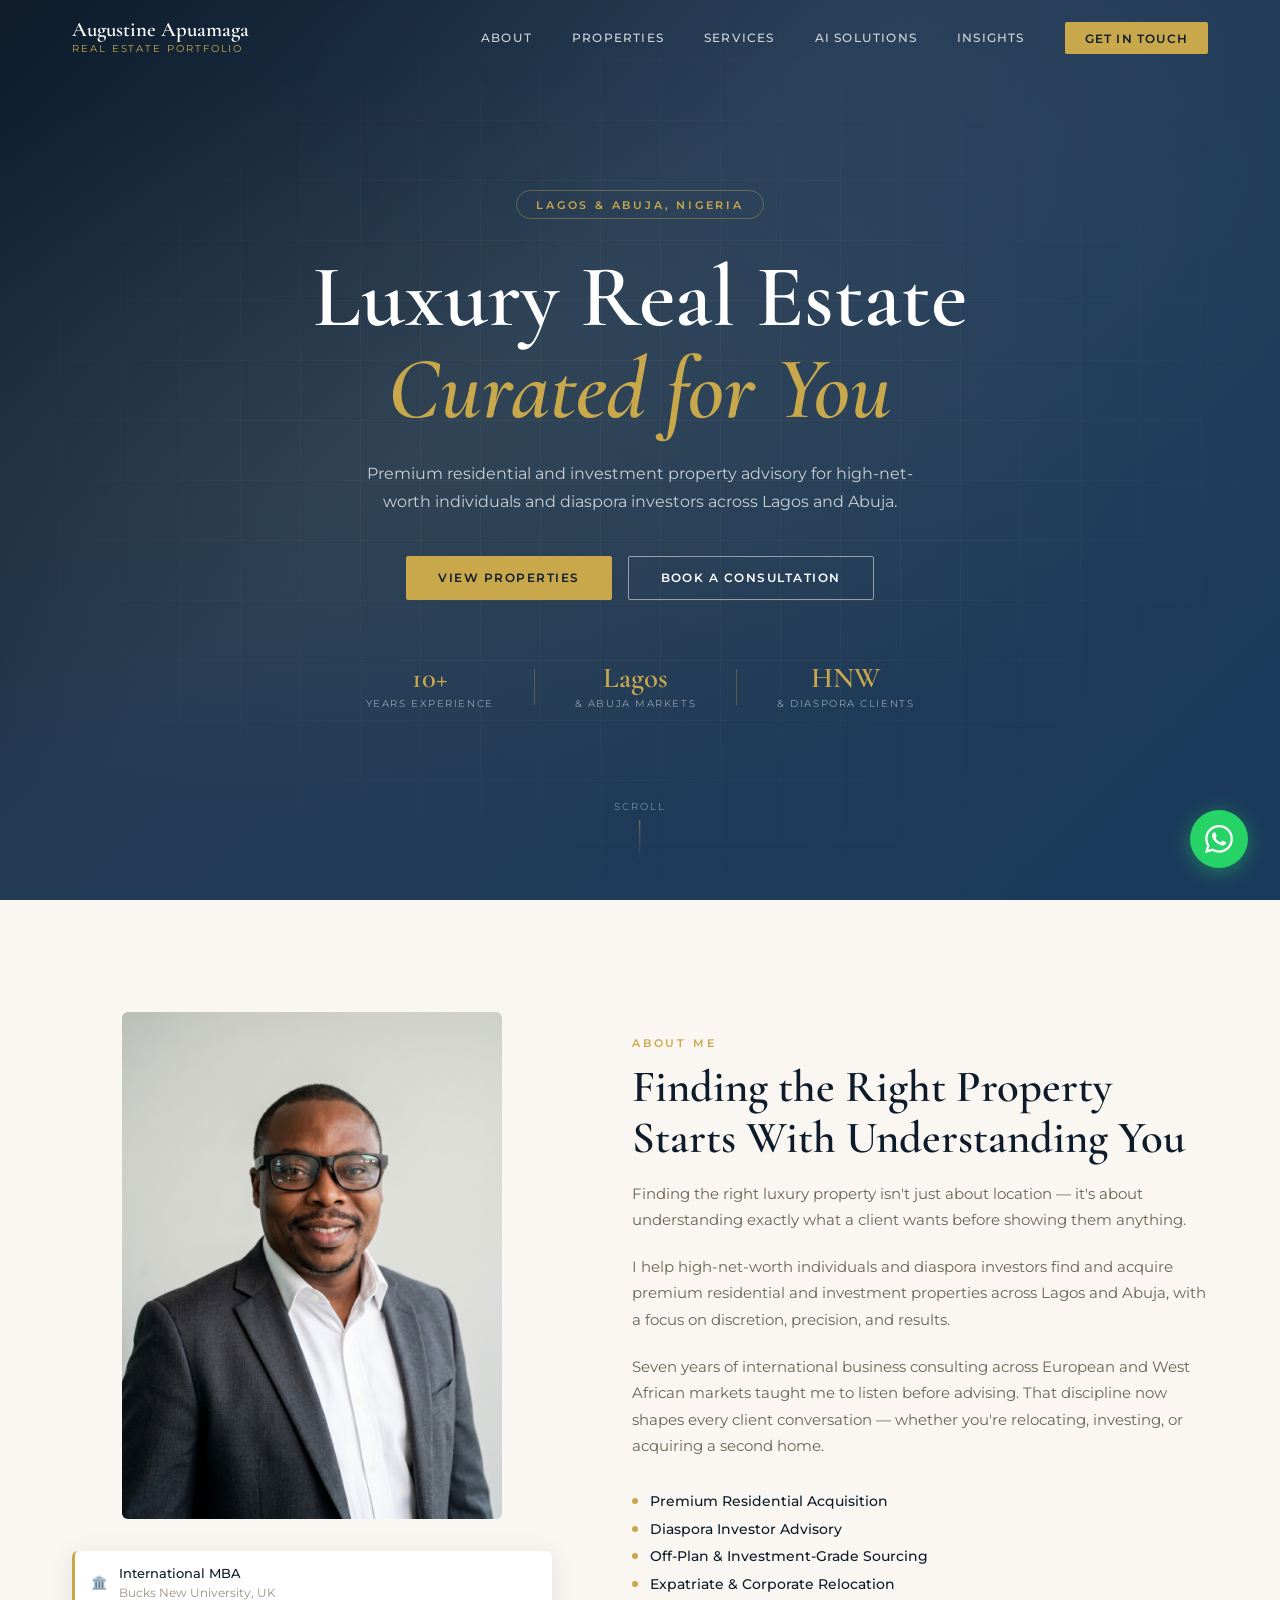
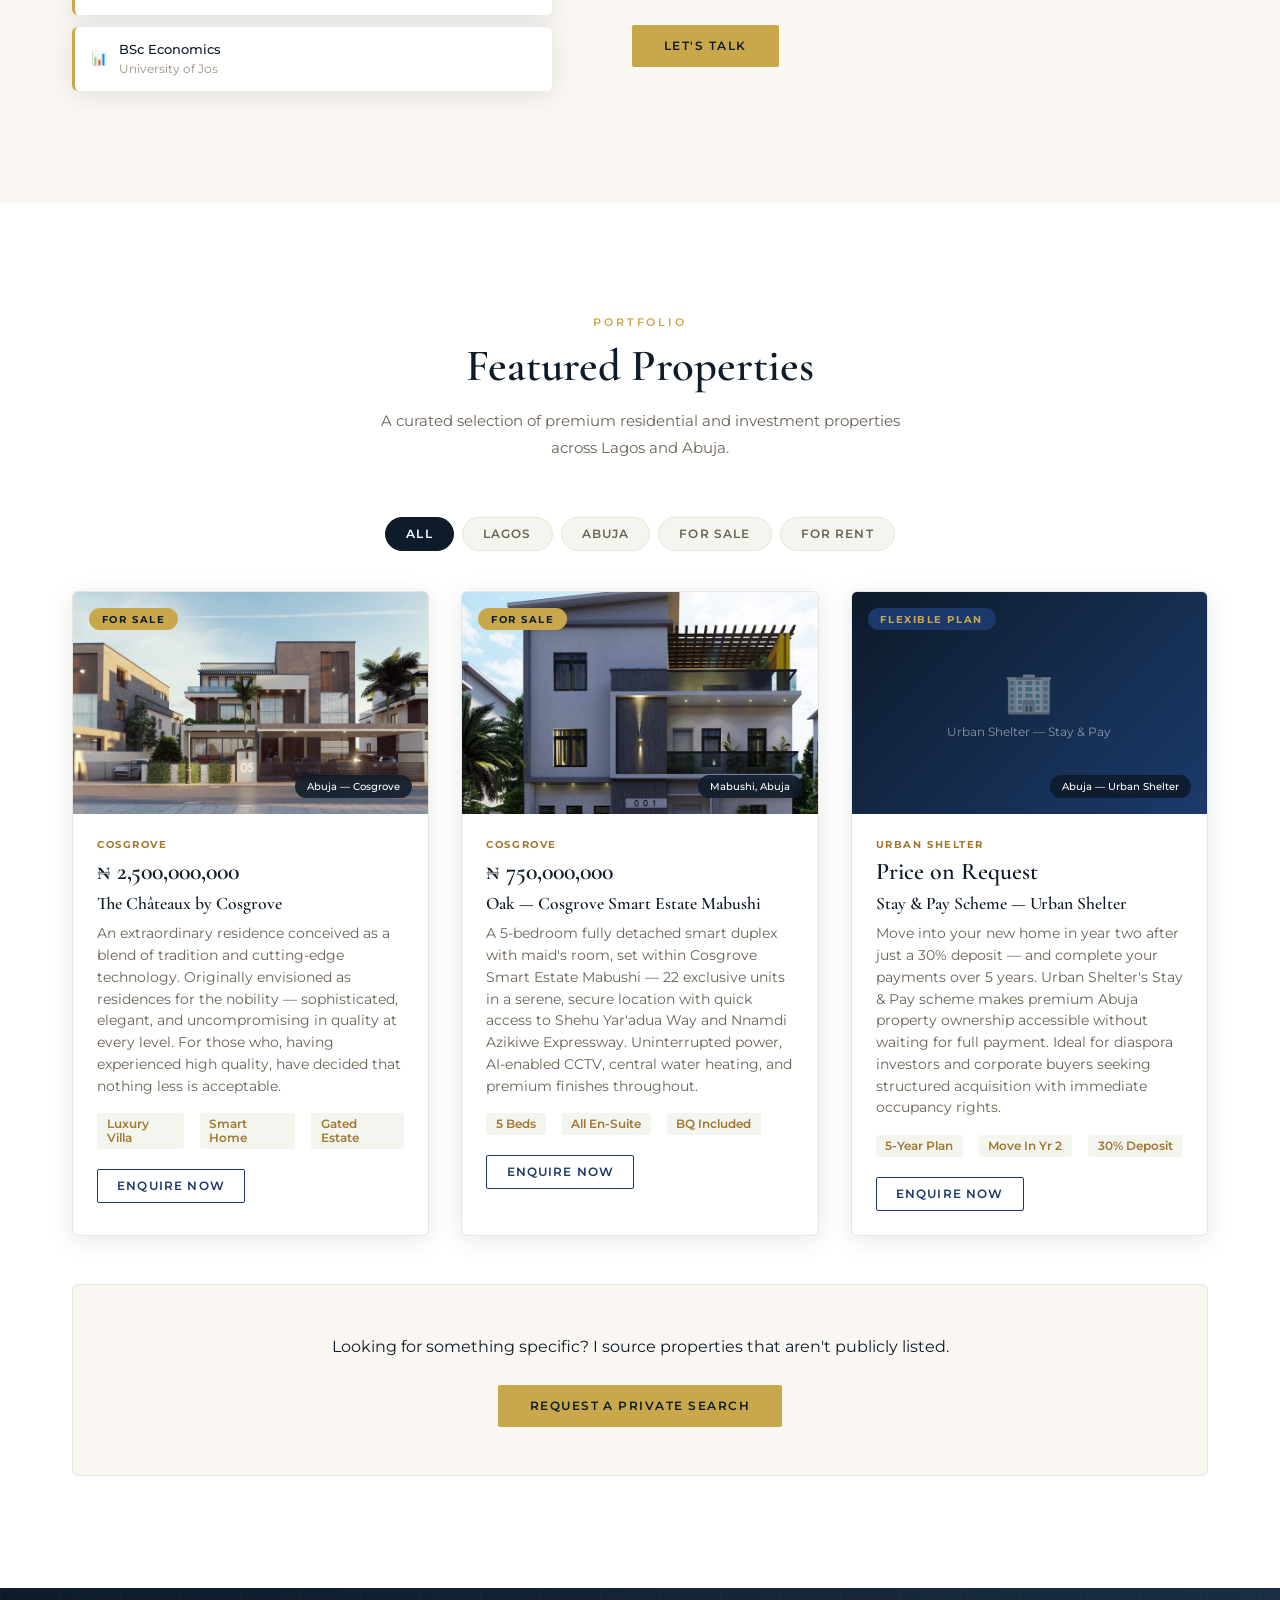
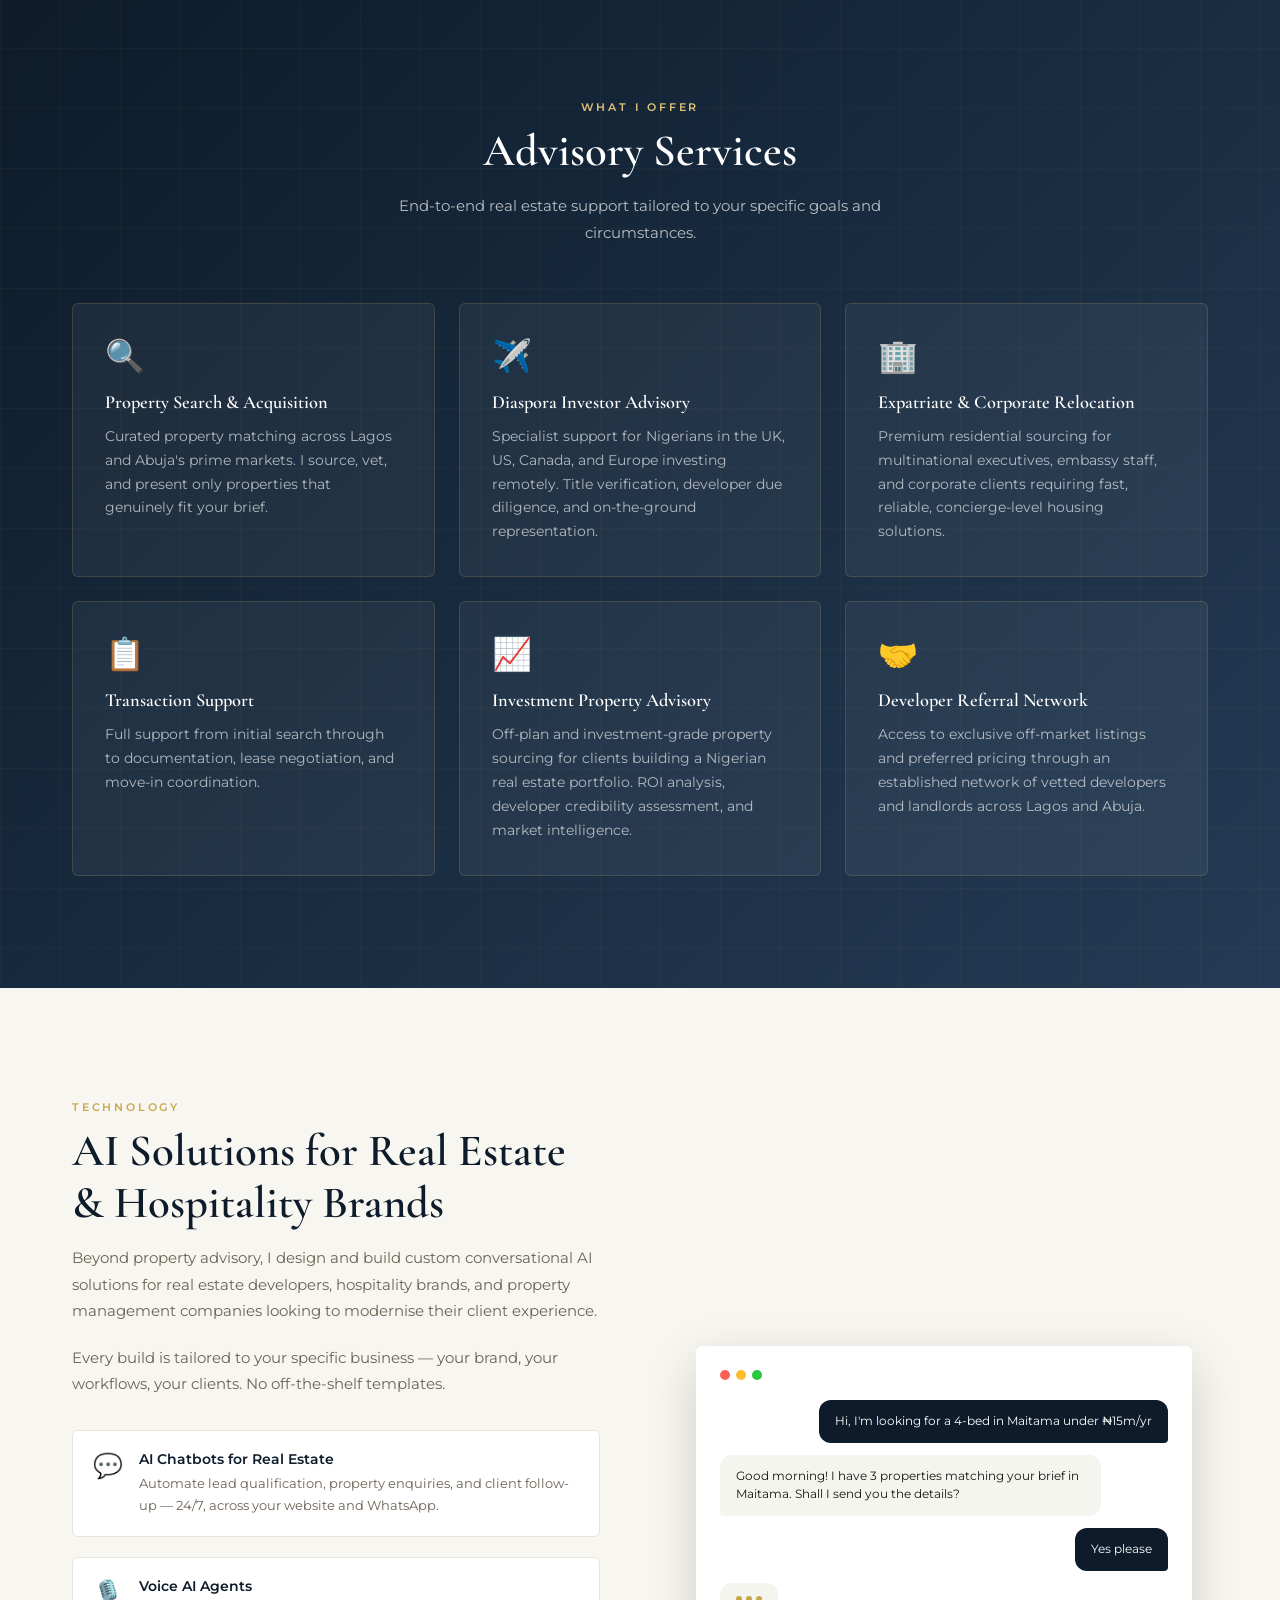
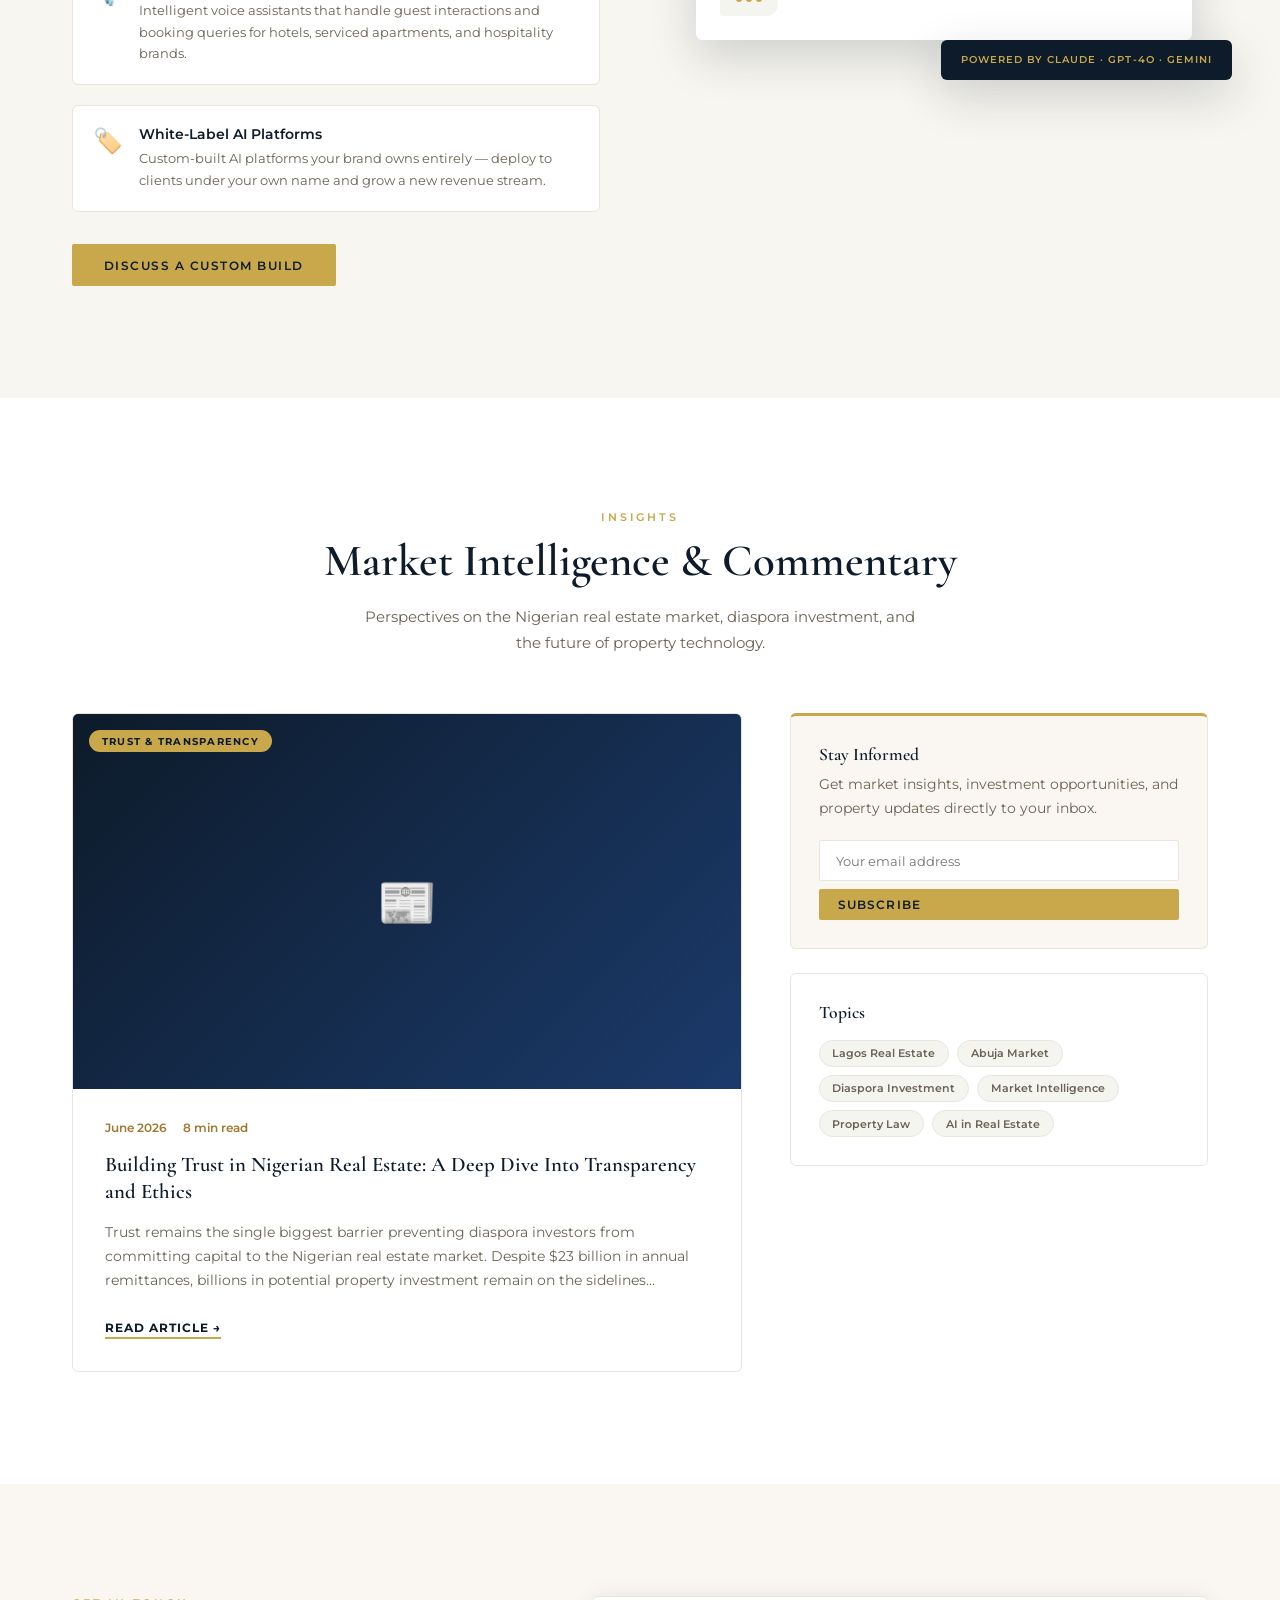
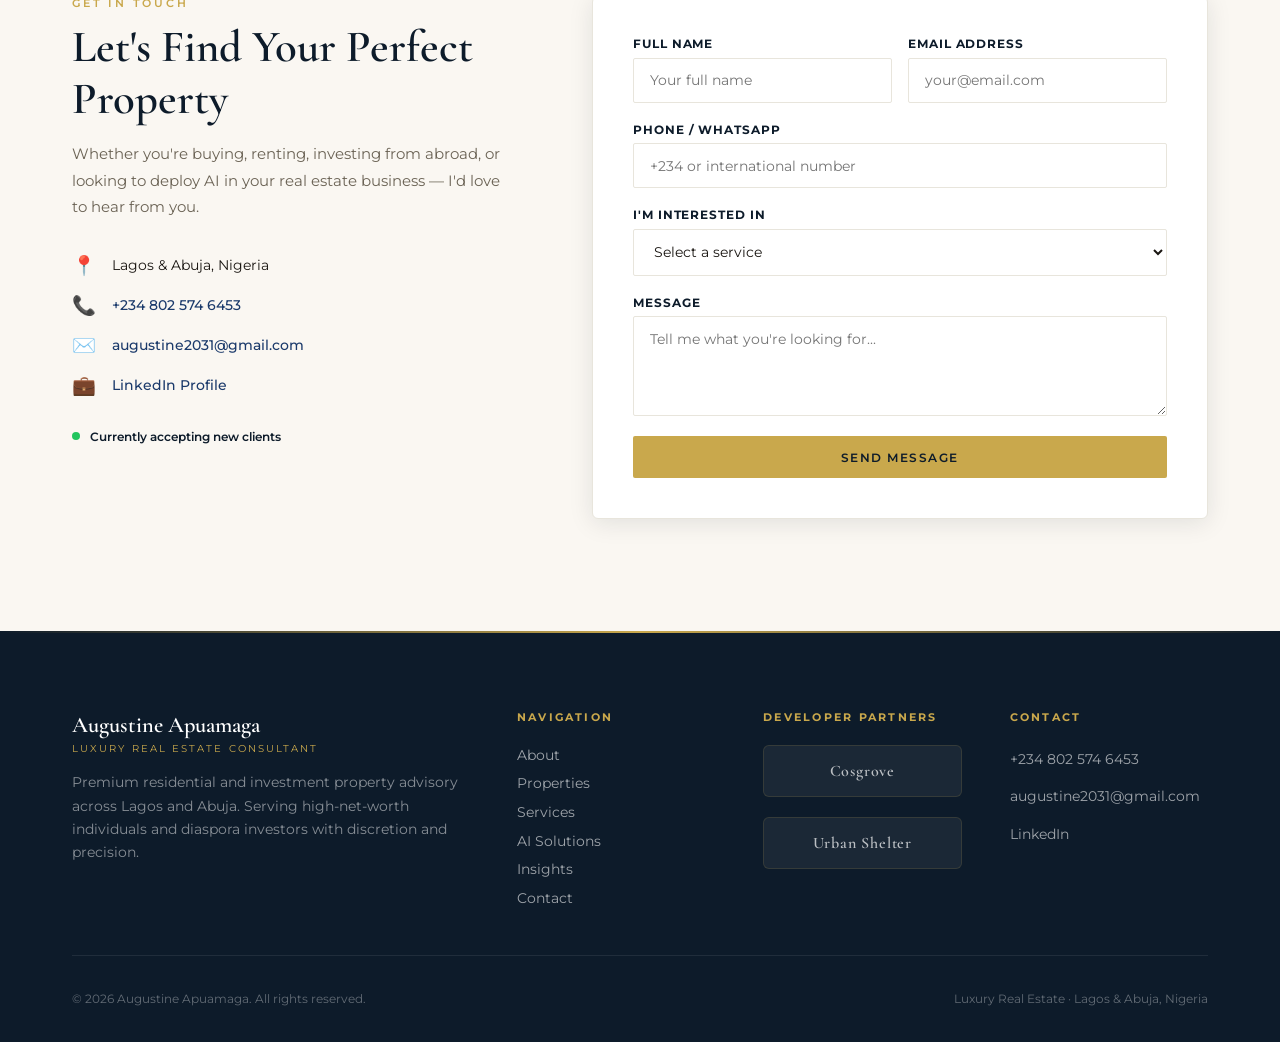
==== commit af39de4f: "Update image file extensions from .jpeg to .jpg" ====
(no text change in the page or its own stylesheets)
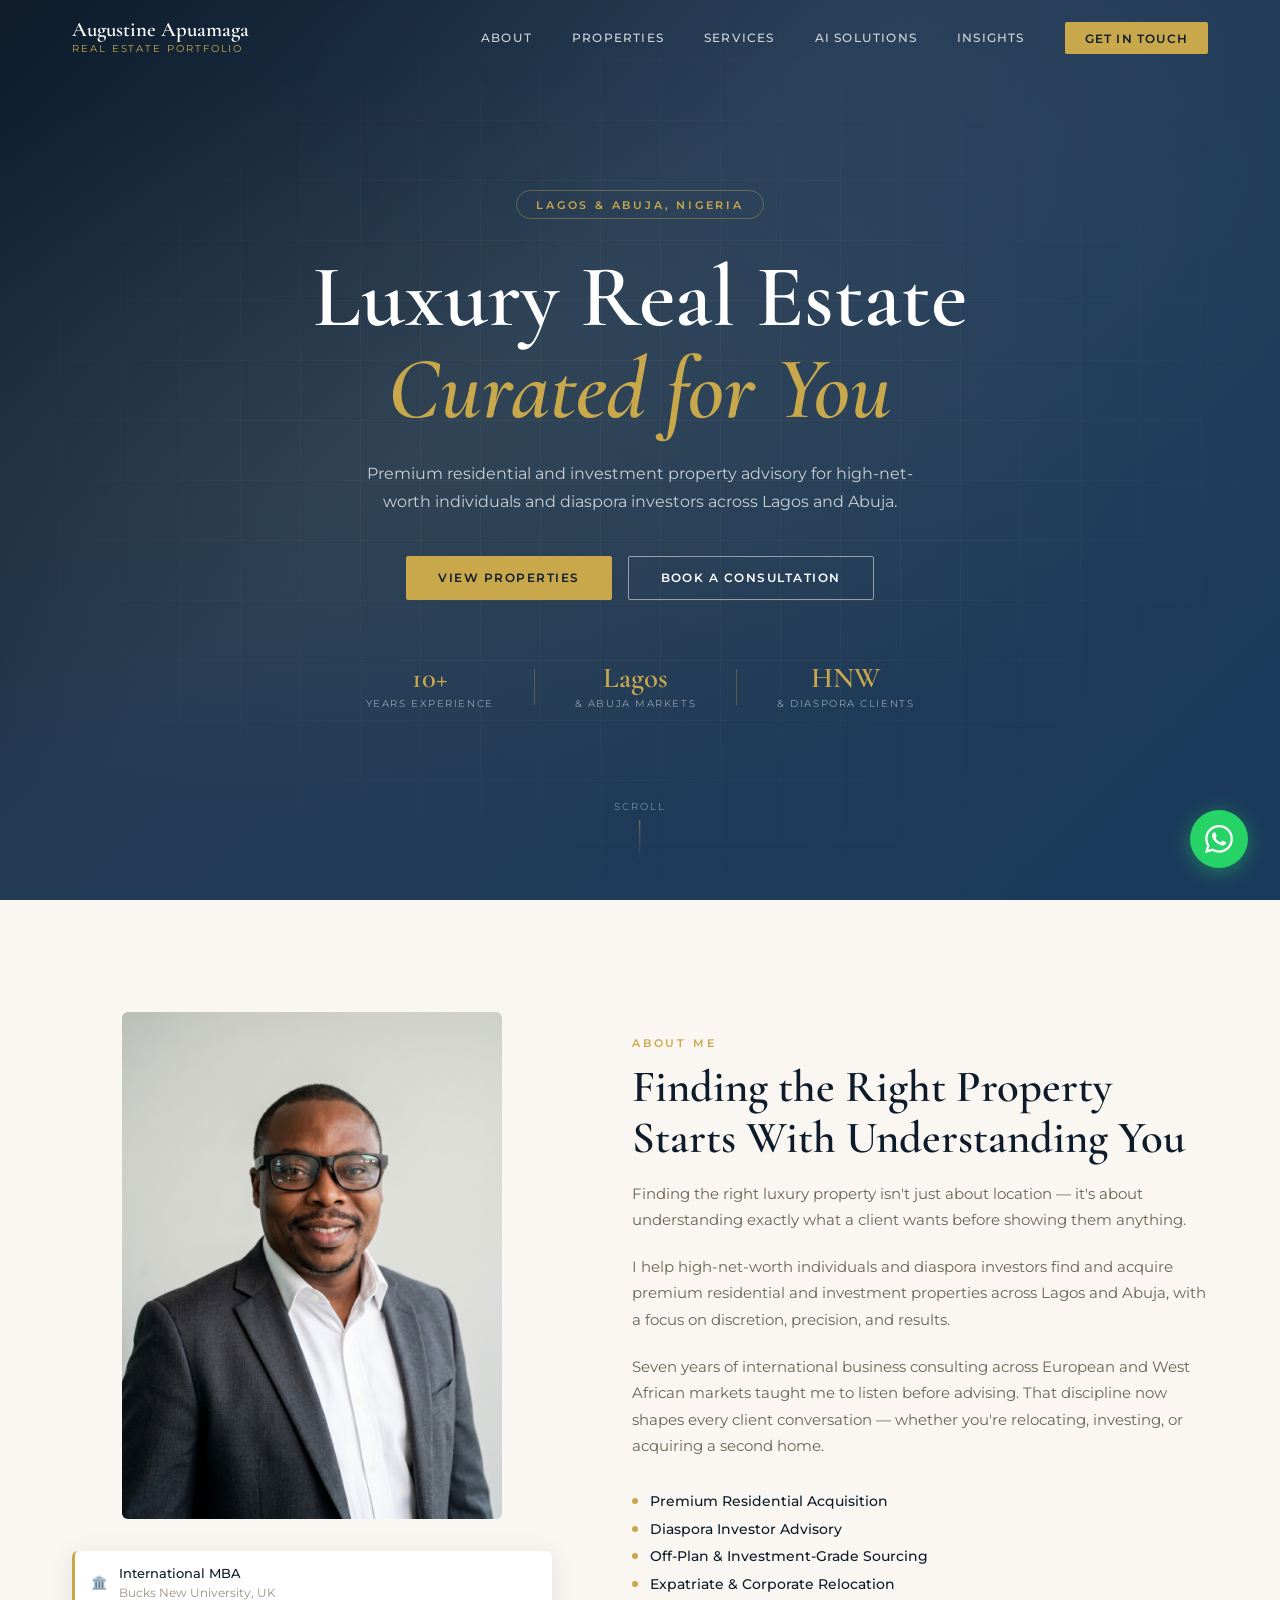
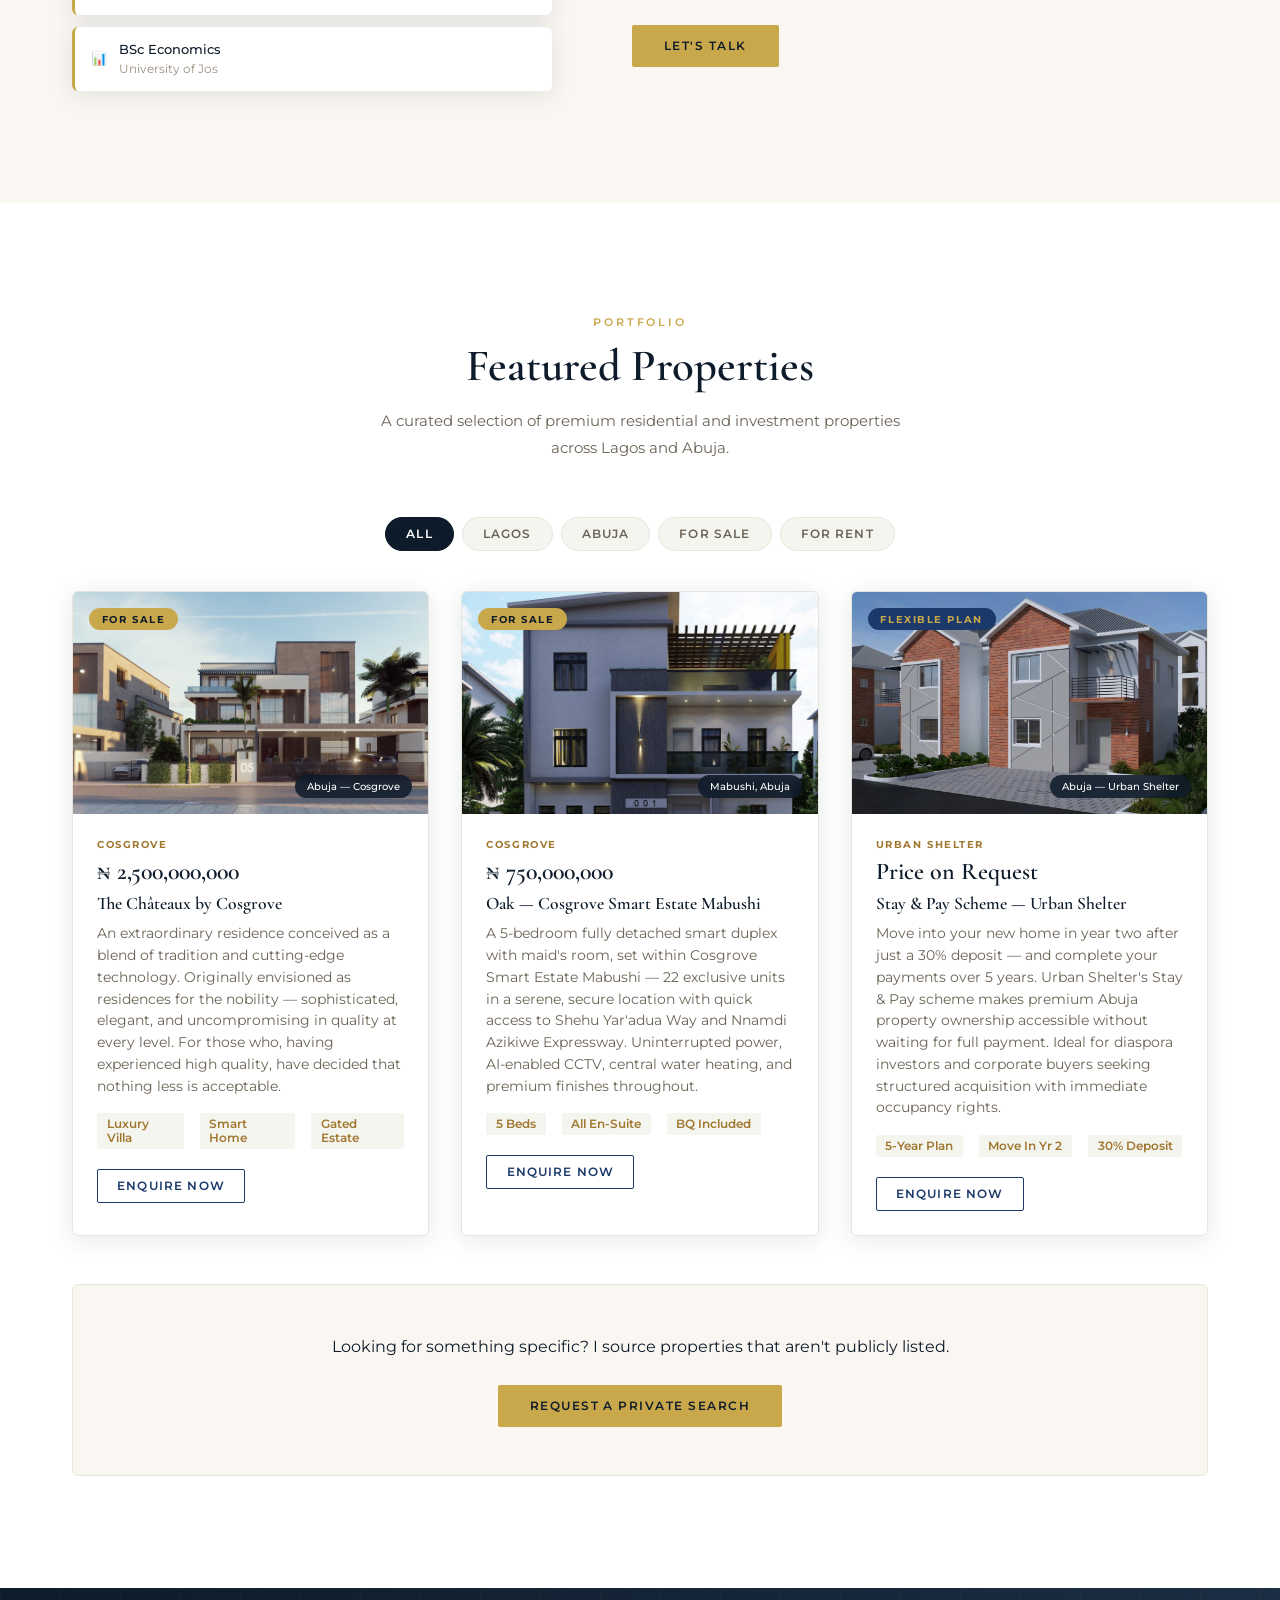
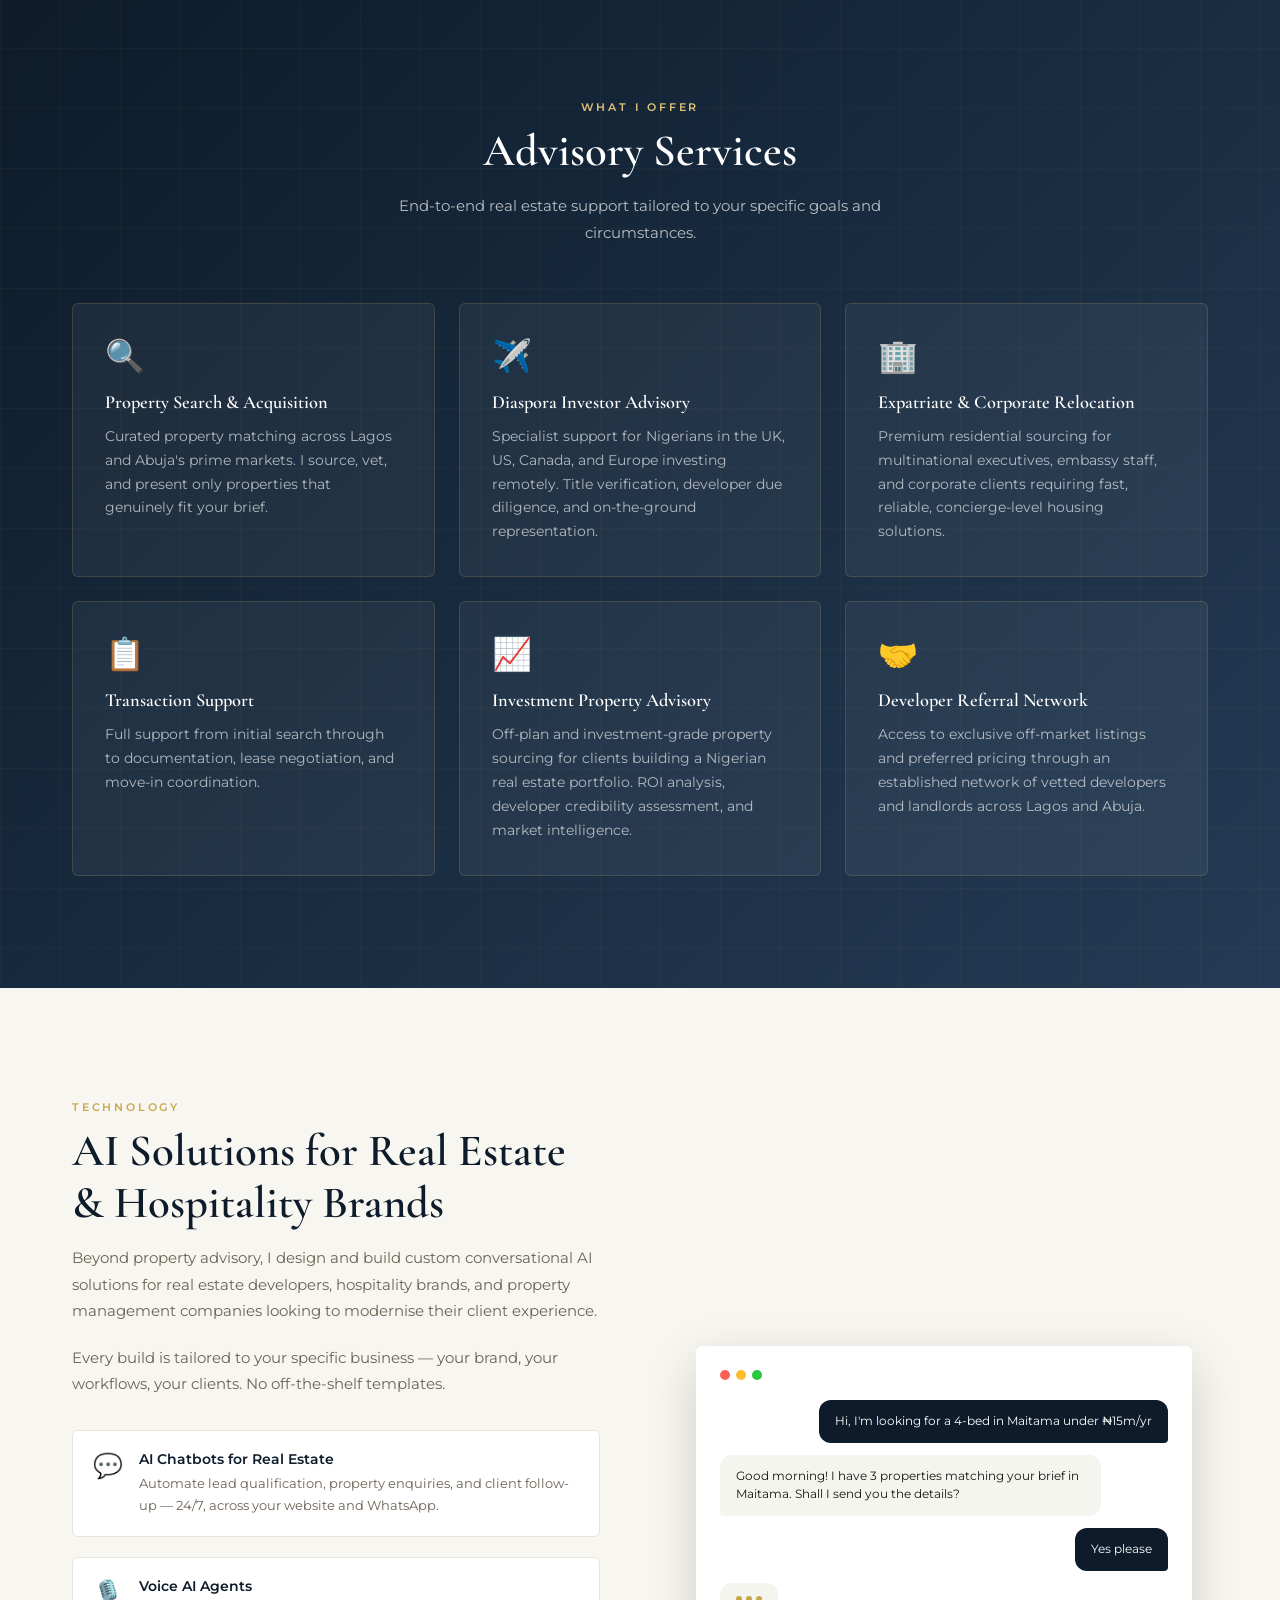
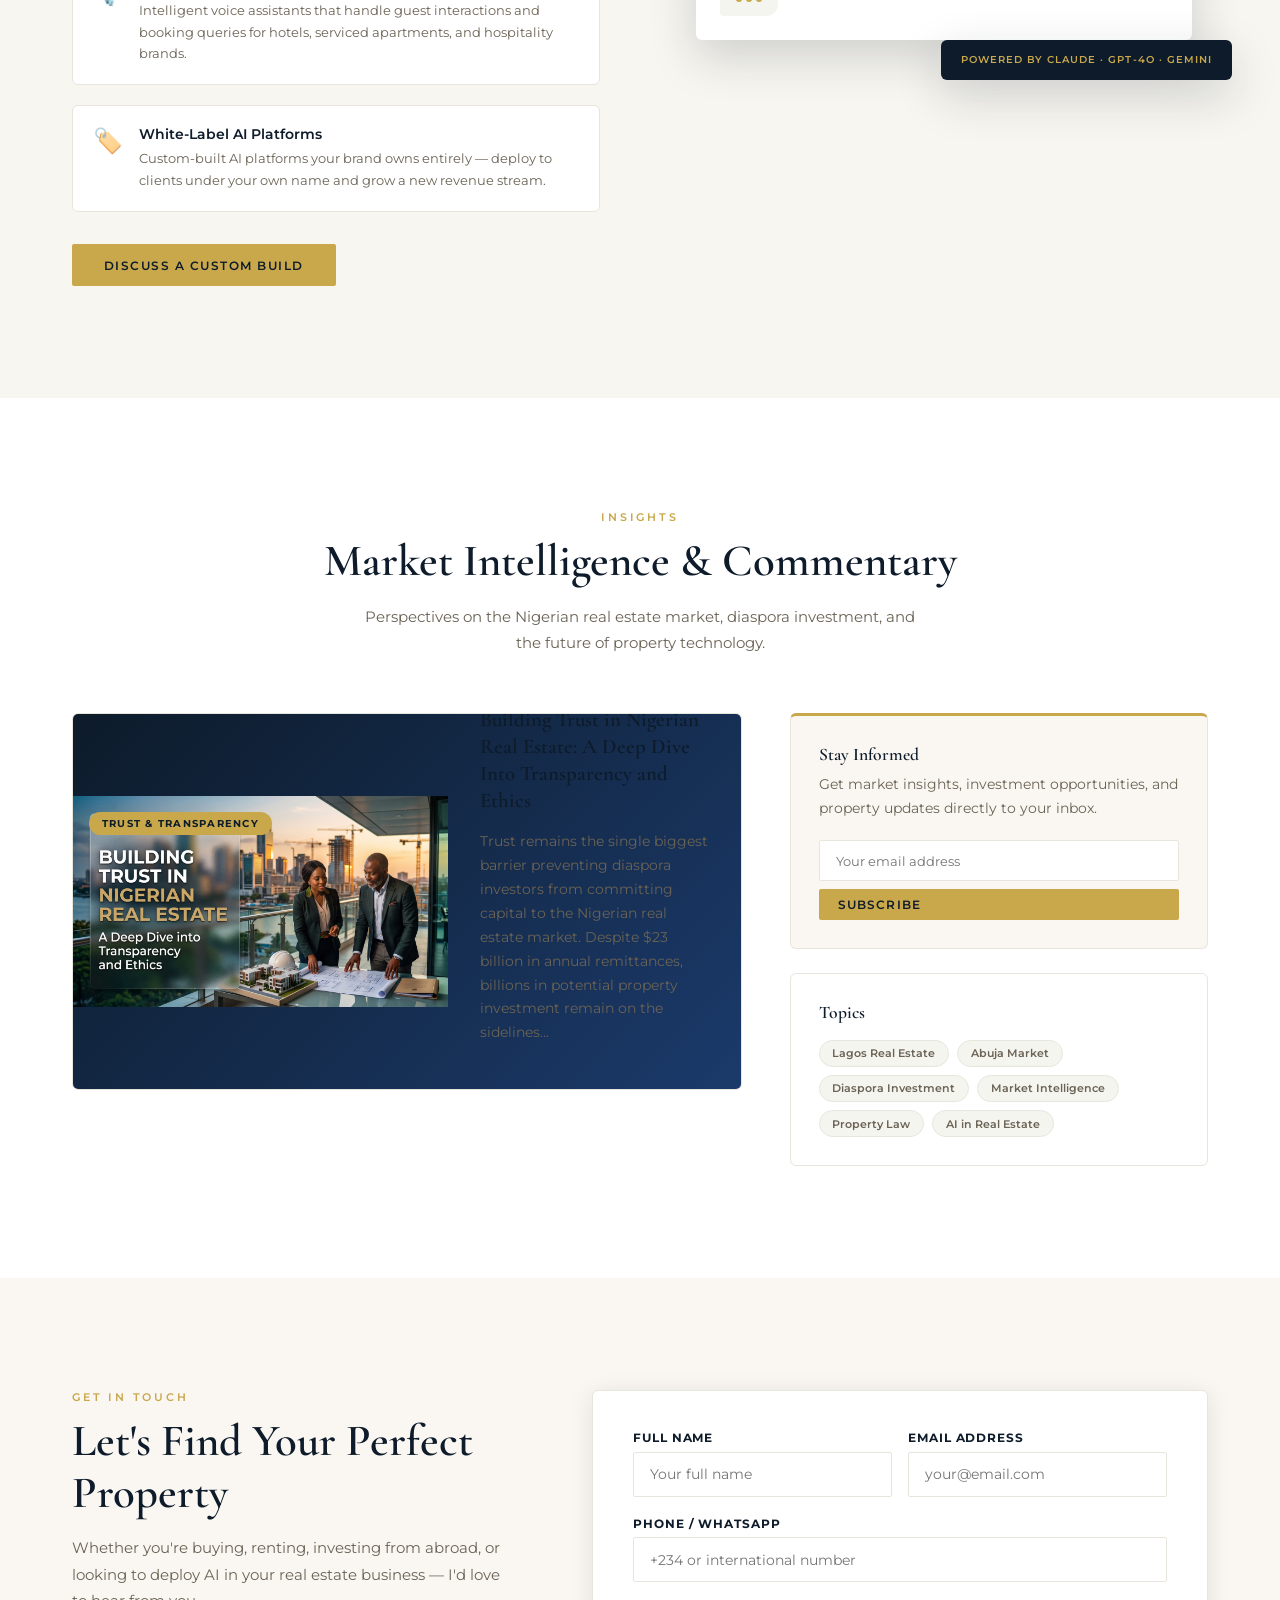
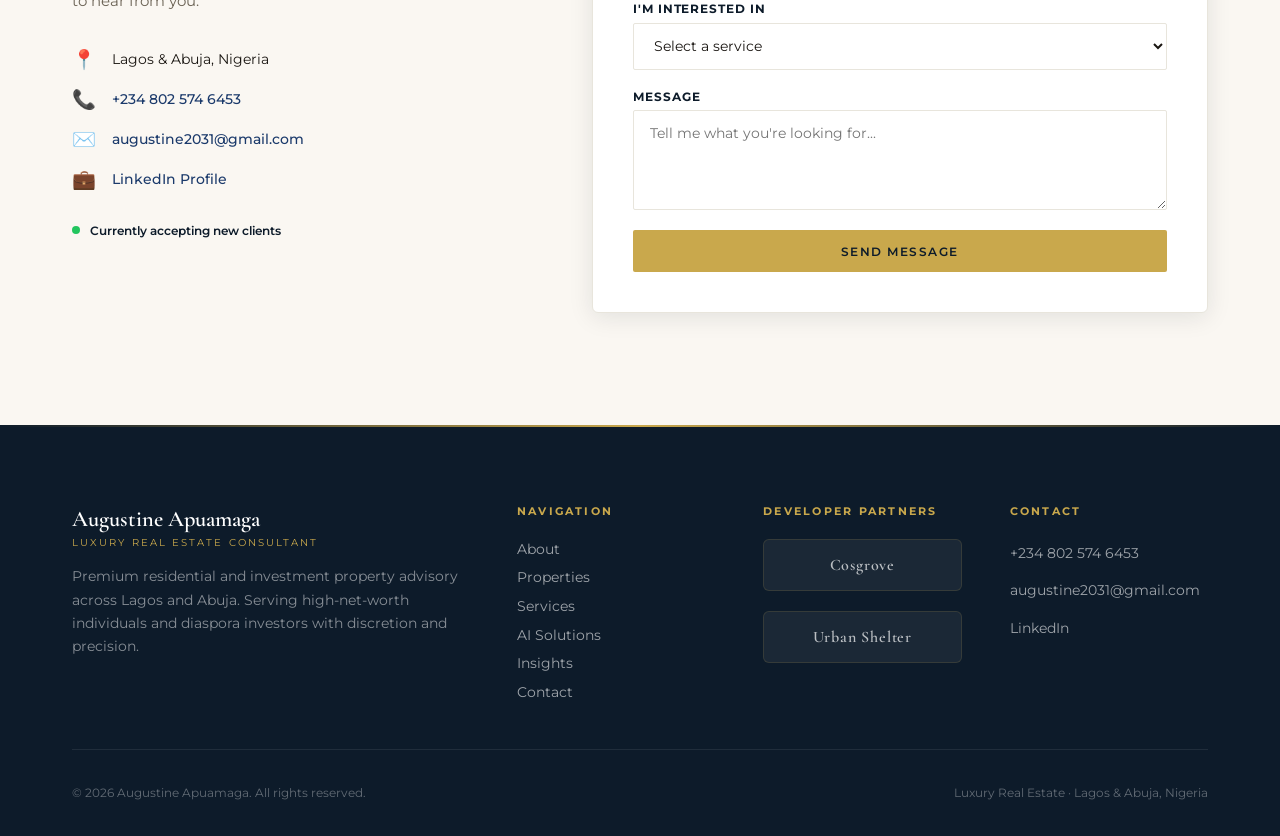
==== commit 19637731: "Enhance blog card and contact form for Netlify Updated contact form attributes for Netlify integrati" ====
--- a/index.html
+++ b/index.html
@@ -231,7 +231,8 @@
       <div class="blog-grid">
         <article class="blog-card featured">
           <div class="blog-image-wrap">
-            <div class="blog-image-placeholder"><span>📰</span></div>
+            <div class="blog-image-wrap">
+  <img src="../images/blog-trust.jpeg" alt="Building Trust in Nigerian Real Estate" style="width:100%;height:100%;object-fit:cover;" />
             <div class="blog-category">Trust &amp; Transparency</div>
           </div>
           <div class="blog-content">
@@ -282,7 +283,7 @@
           <div class="contact-availability"><div class="avail-dot"></div><span>Currently accepting new clients</span></div>
         </div>
         <div class="contact-form-wrap">
-          <form class="contact-form" id="contactForm">
+          <form class="contact-form" id="contactForm" name="contact" method="POST" data-netlify="true">
             <div class="form-row">
               <div class="form-group"><label>Full Name</label><input type="text" placeholder="Your full name" required /></div>
               <div class="form-group"><label>Email Address</label><input type="email" placeholder="your@email.com" required /></div>
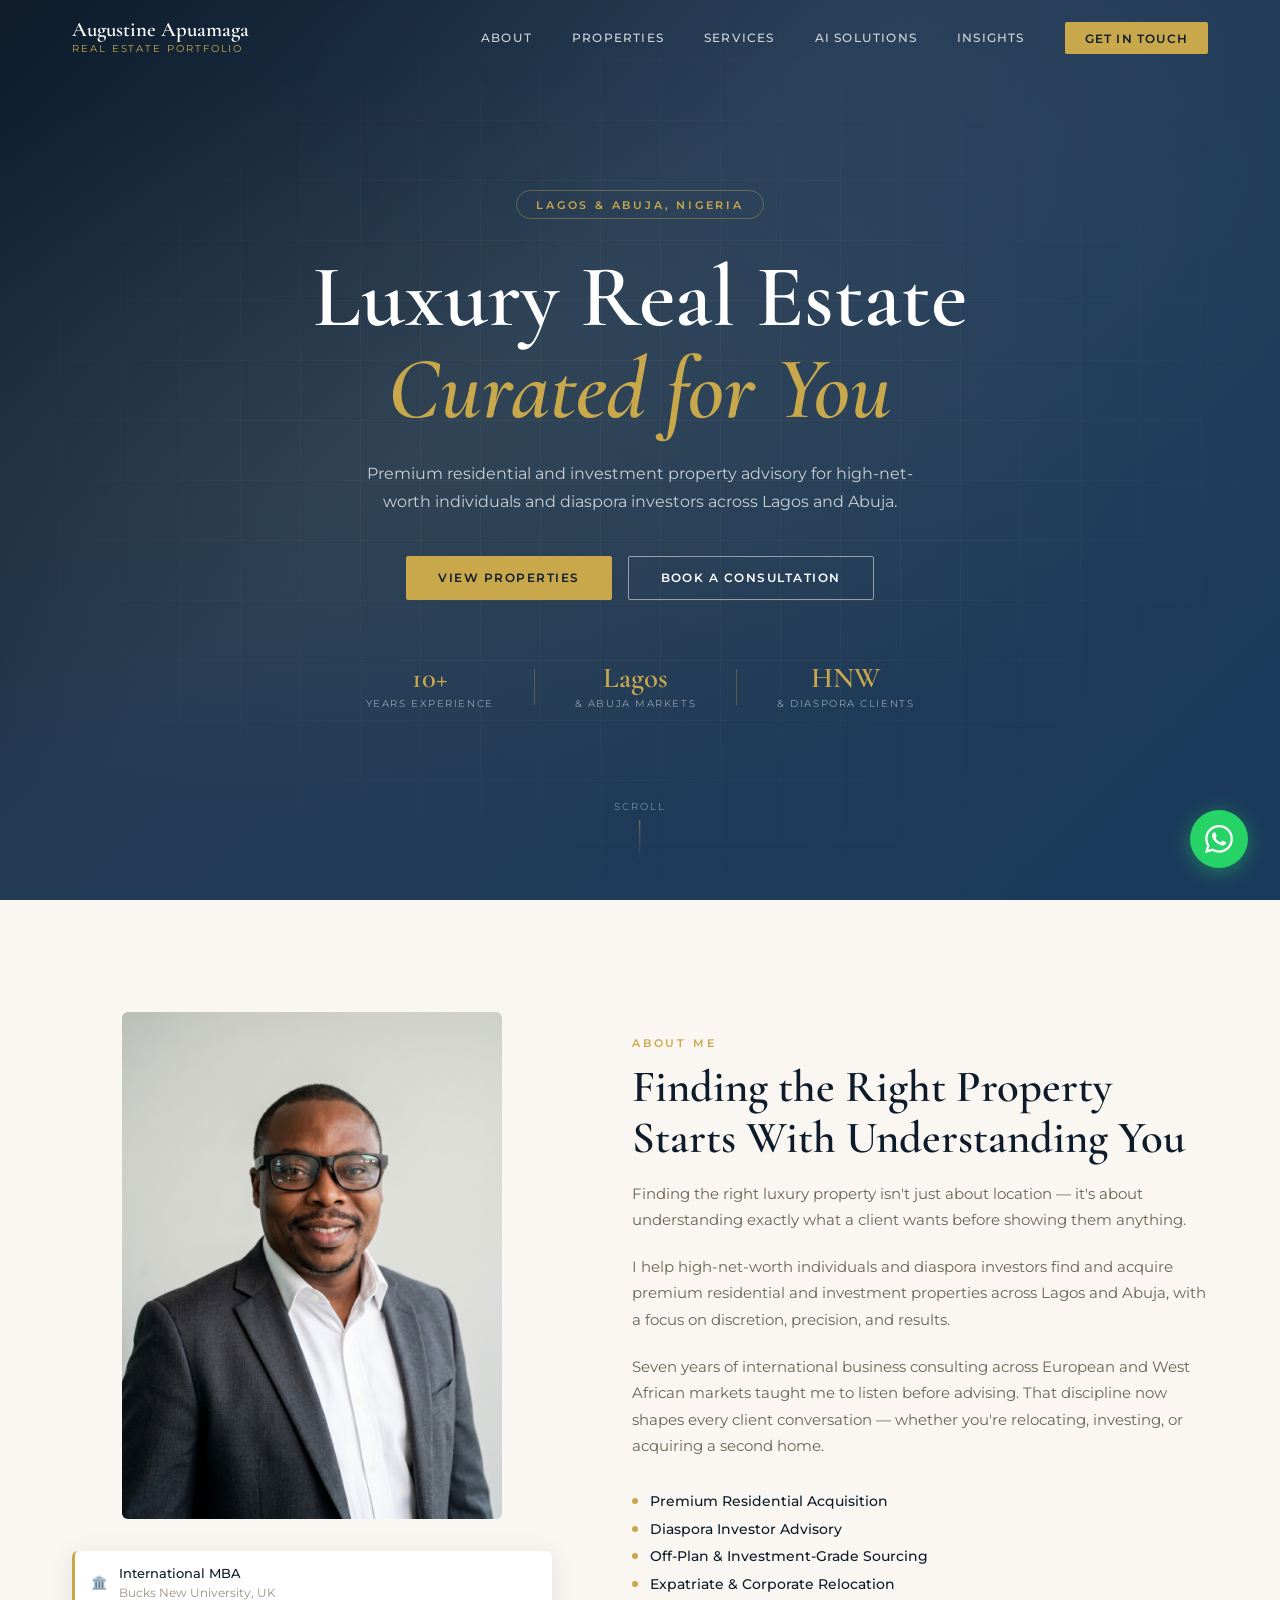
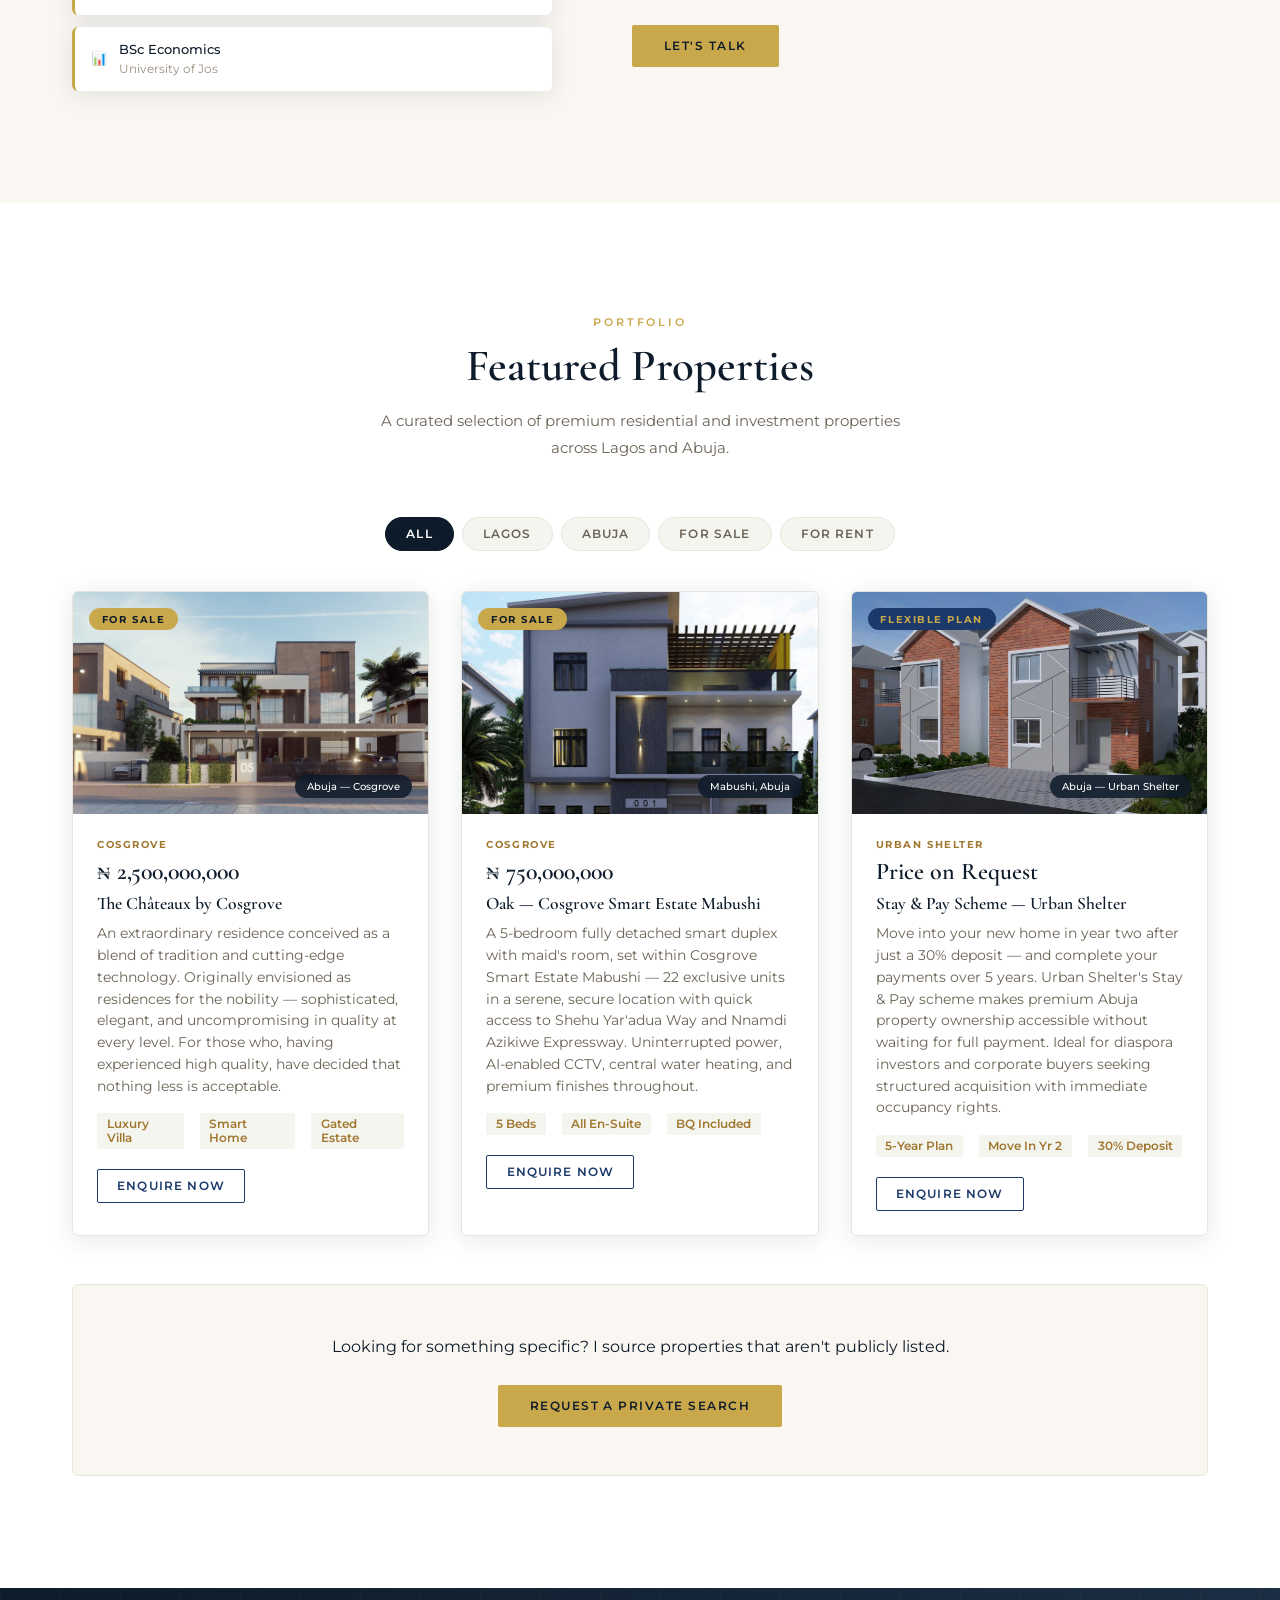
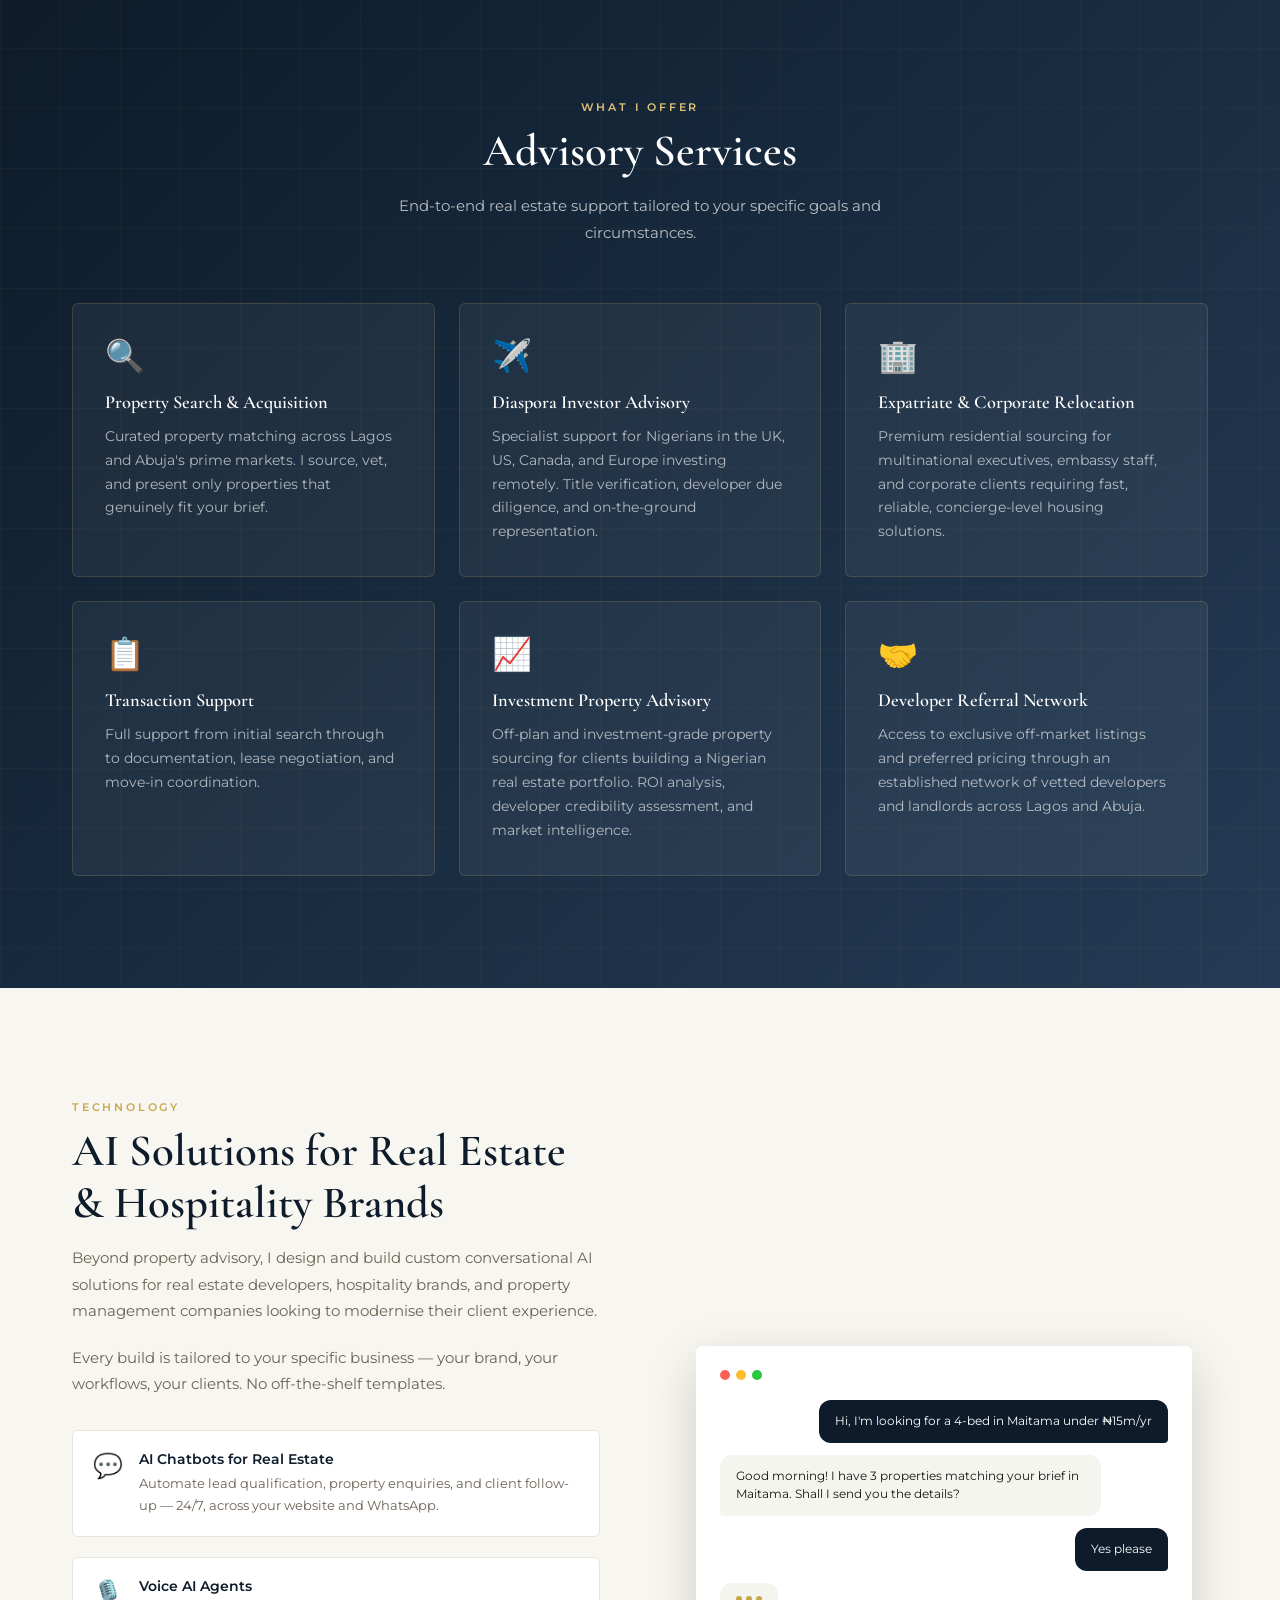
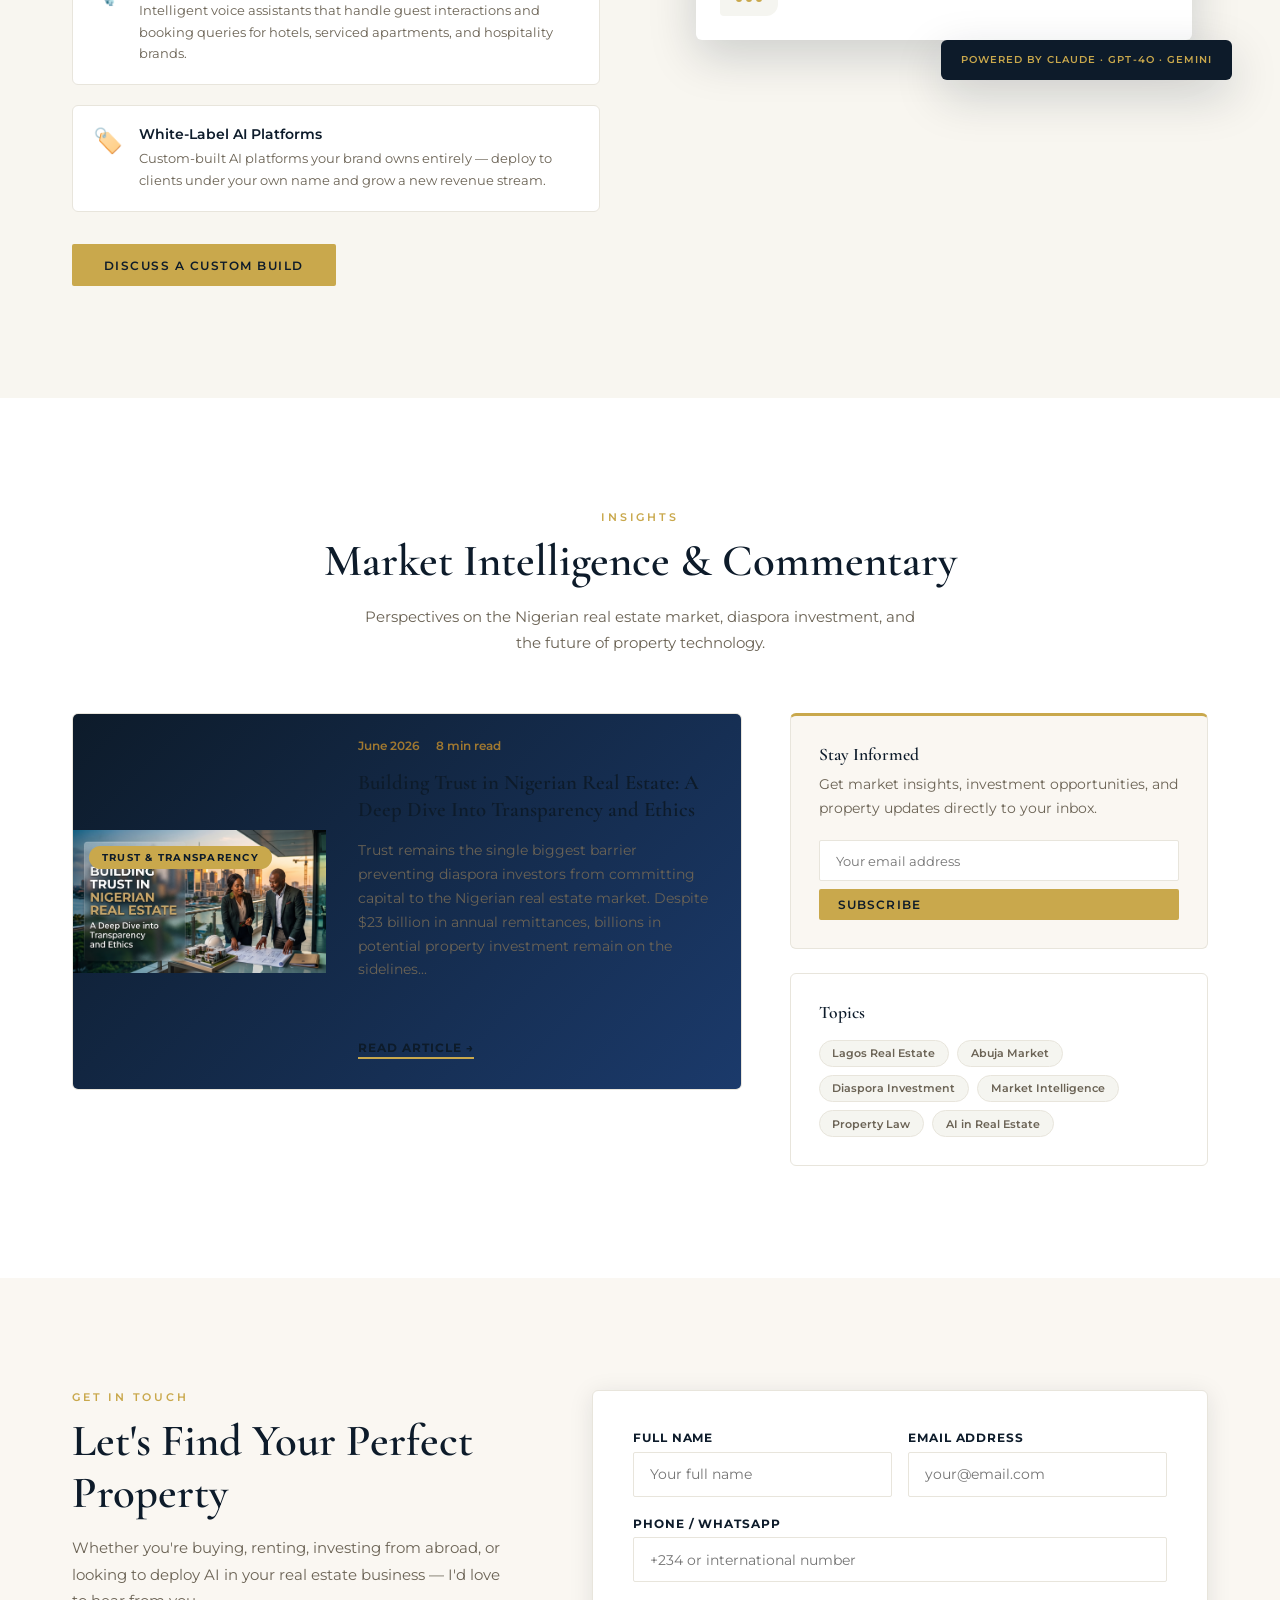
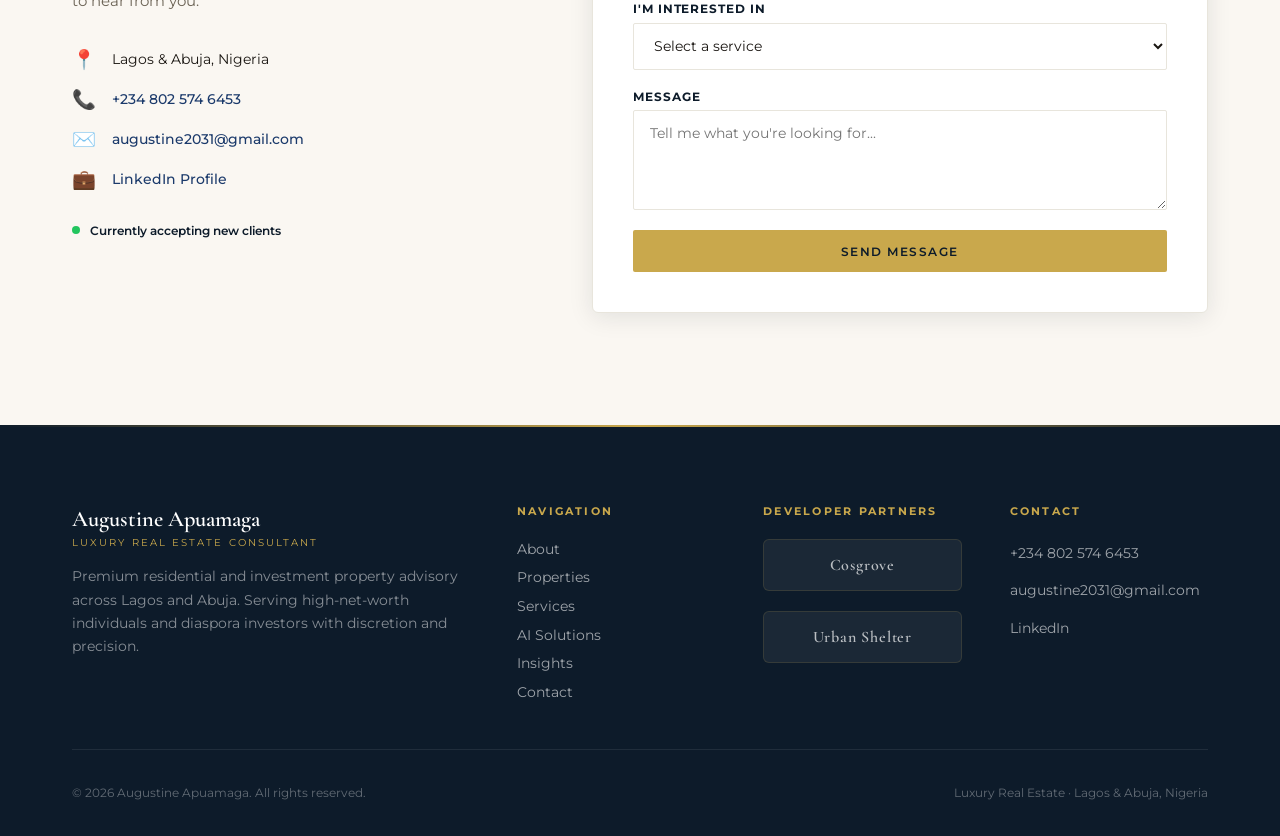
==== commit 05fe1d78: "Update blog image source in index.html" ====
--- a/index.html
+++ b/index.html
@@ -232,7 +232,7 @@
         <article class="blog-card featured">
           <div class="blog-image-wrap">
             <div class="blog-image-wrap">
-  <img src="../images/blog-trust.jpeg" alt="Building Trust in Nigerian Real Estate" style="width:100%;height:100%;object-fit:cover;" />
+  <img src="../images/blog-trust1.jpeg" alt="Building Trust in Nigerian Real Estate" style="width:100%;height:100%;object-fit:cover;" />
             <div class="blog-category">Trust &amp; Transparency</div>
           </div>
           <div class="blog-content">
@@ -246,10 +246,11 @@
           <div class="blog-cta-card">
             <h4>Stay Informed</h4>
             <p>Get market insights, investment opportunities, and property updates directly to your inbox.</p>
-            <div class="newsletter-form">
-              <input type="email" placeholder="Your email address" class="newsletter-input" />
-              <button class="btn btn-gold-small">Subscribe</button>
-            </div>
+            <form name="newsletter" method="POST" data-netlify="true" style="display:flex;flex-direction:column;gap:0.5rem;">
+  <input type="hidden" name="form-name" value="newsletter" />
+  <input type="email" name="email" placeholder="Your email address" class="newsletter-input" required />
+  <button type="submit" class="btn btn-gold-small">Subscribe</button>
+</form>
           </div>
           <div class="blog-topics">
             <h4>Topics</h4>
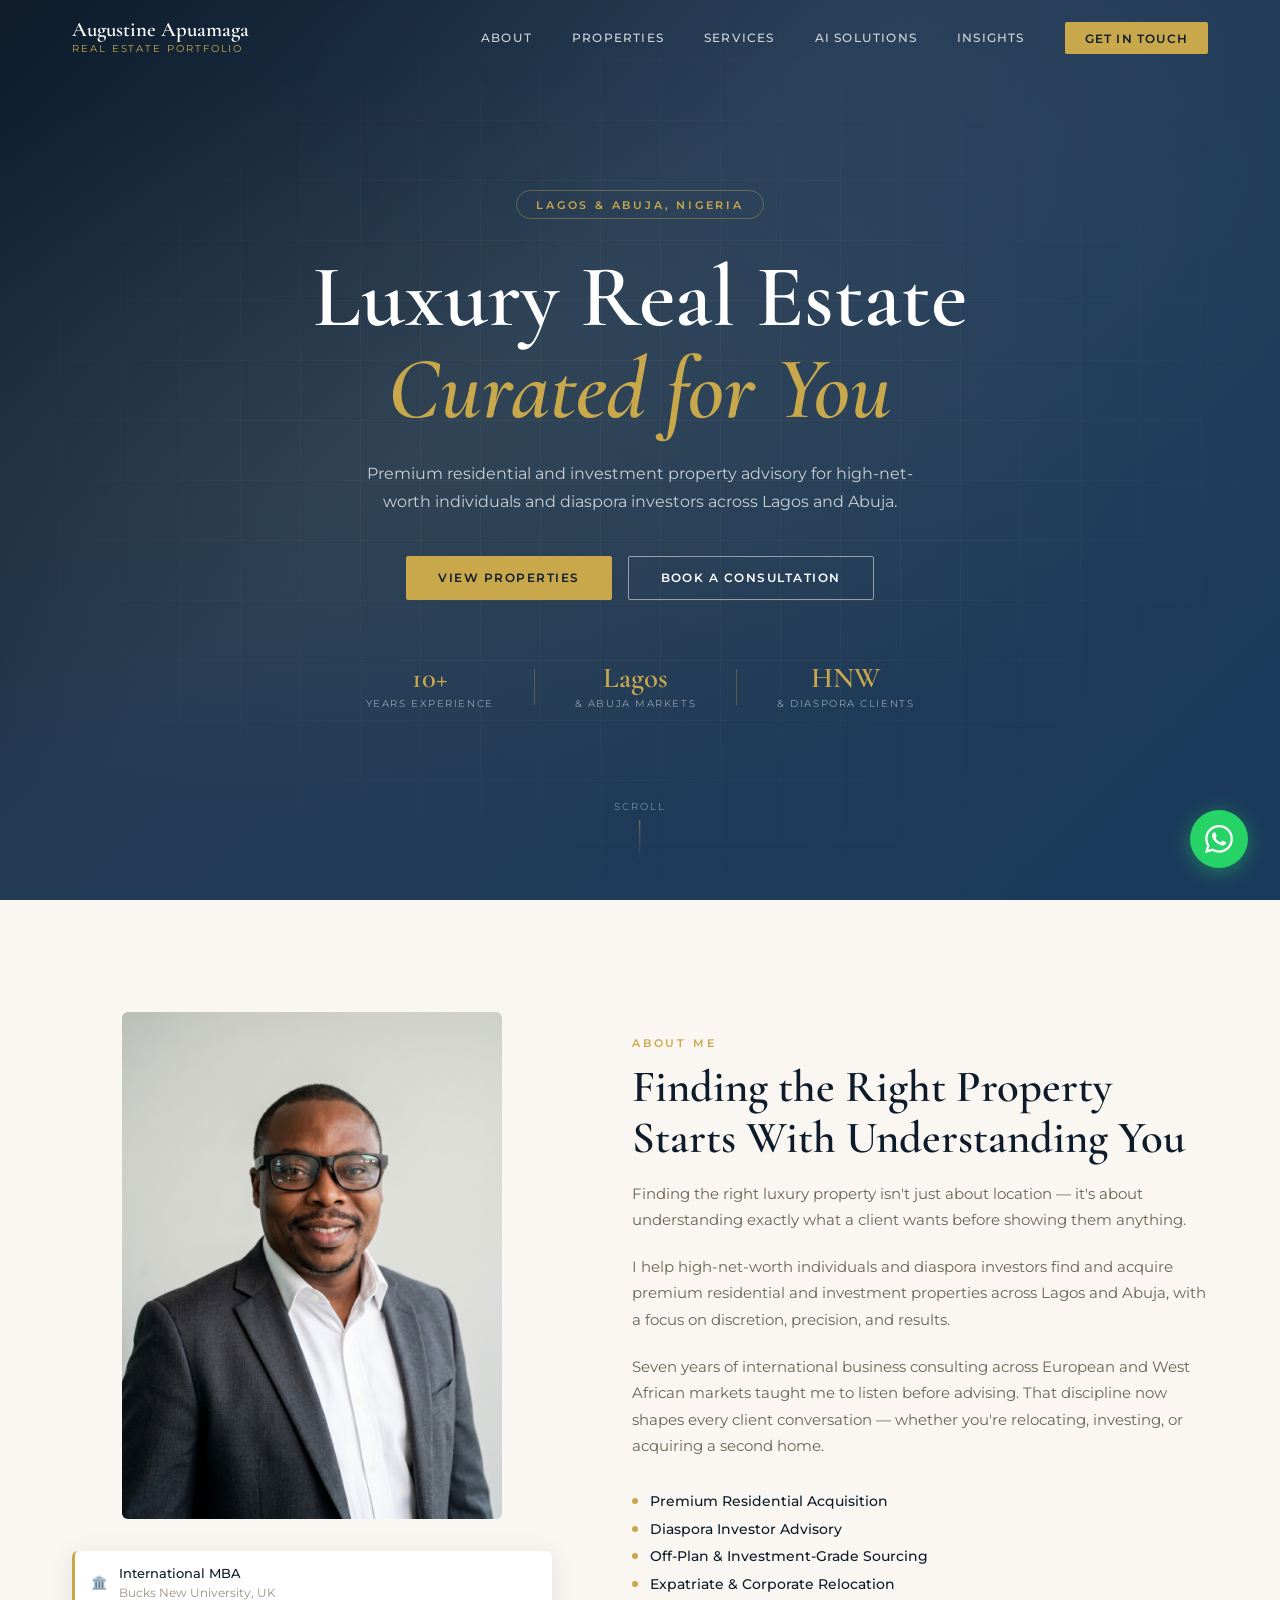
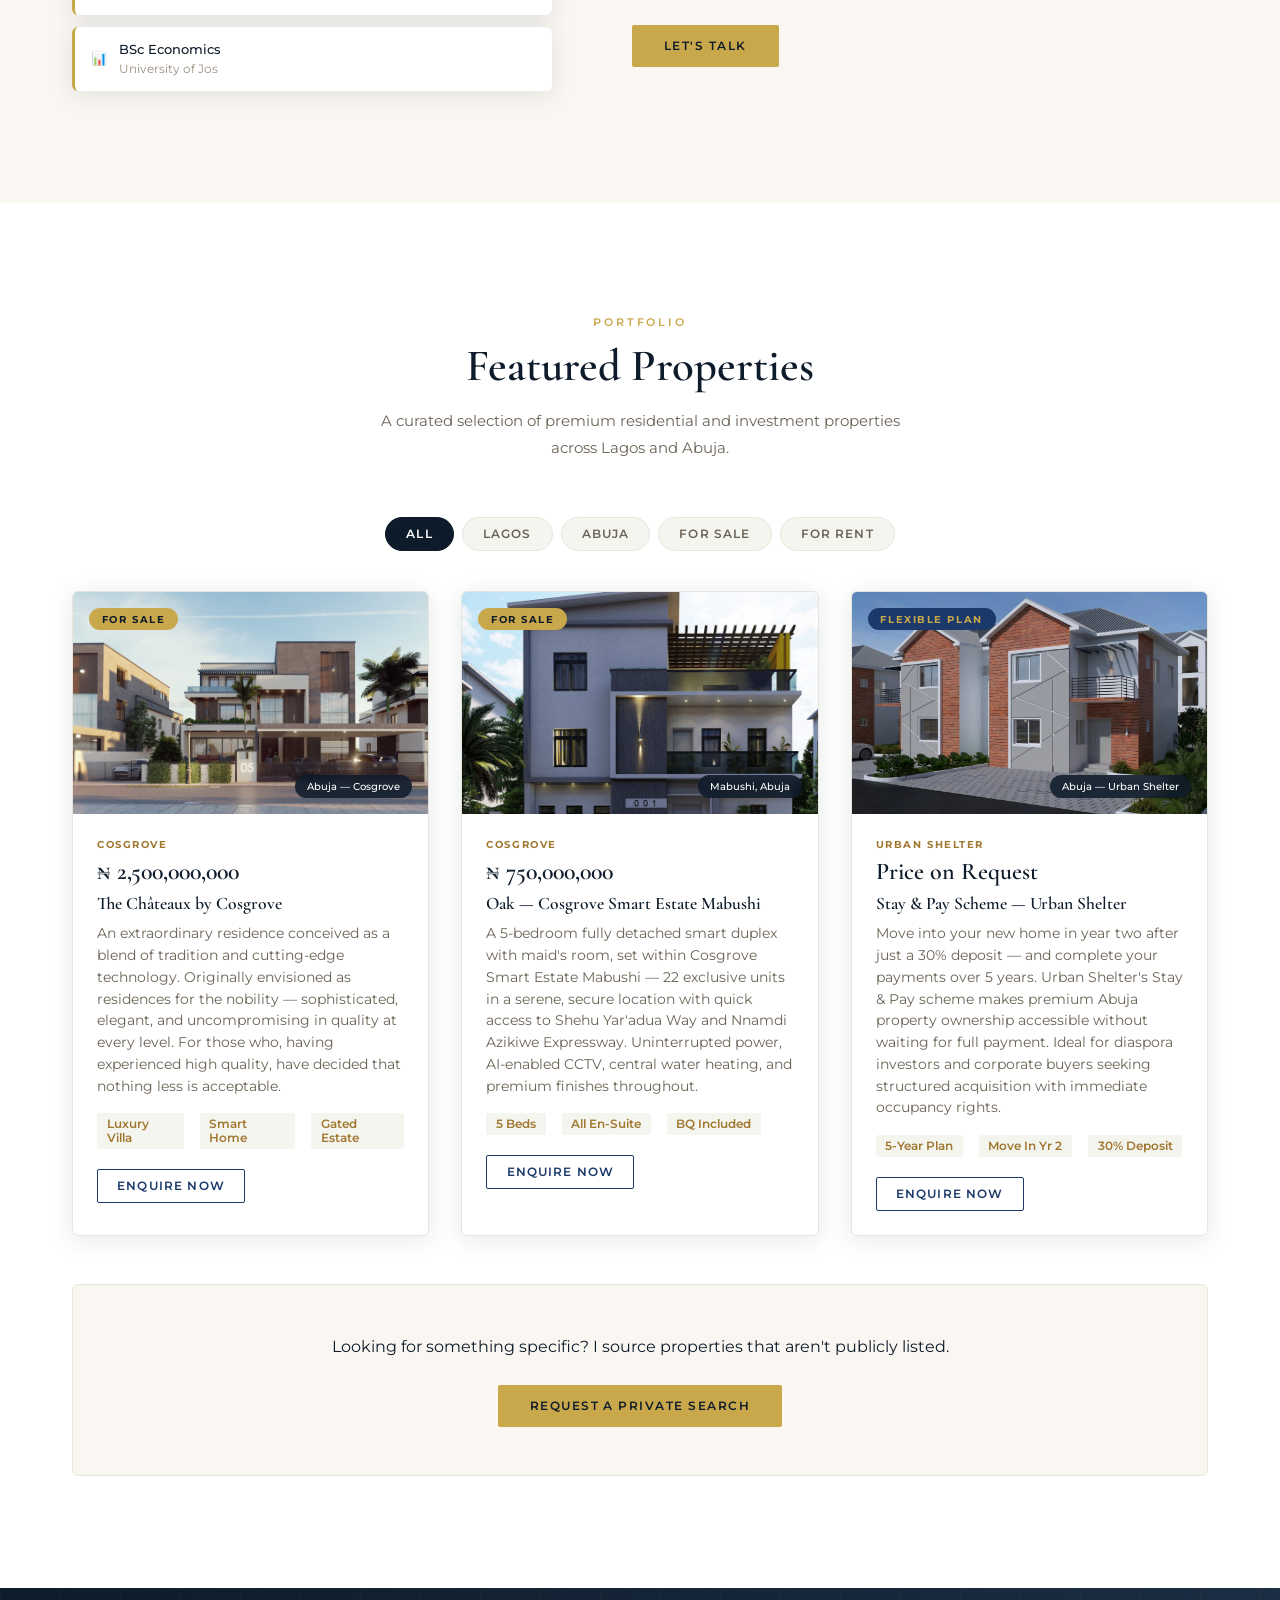
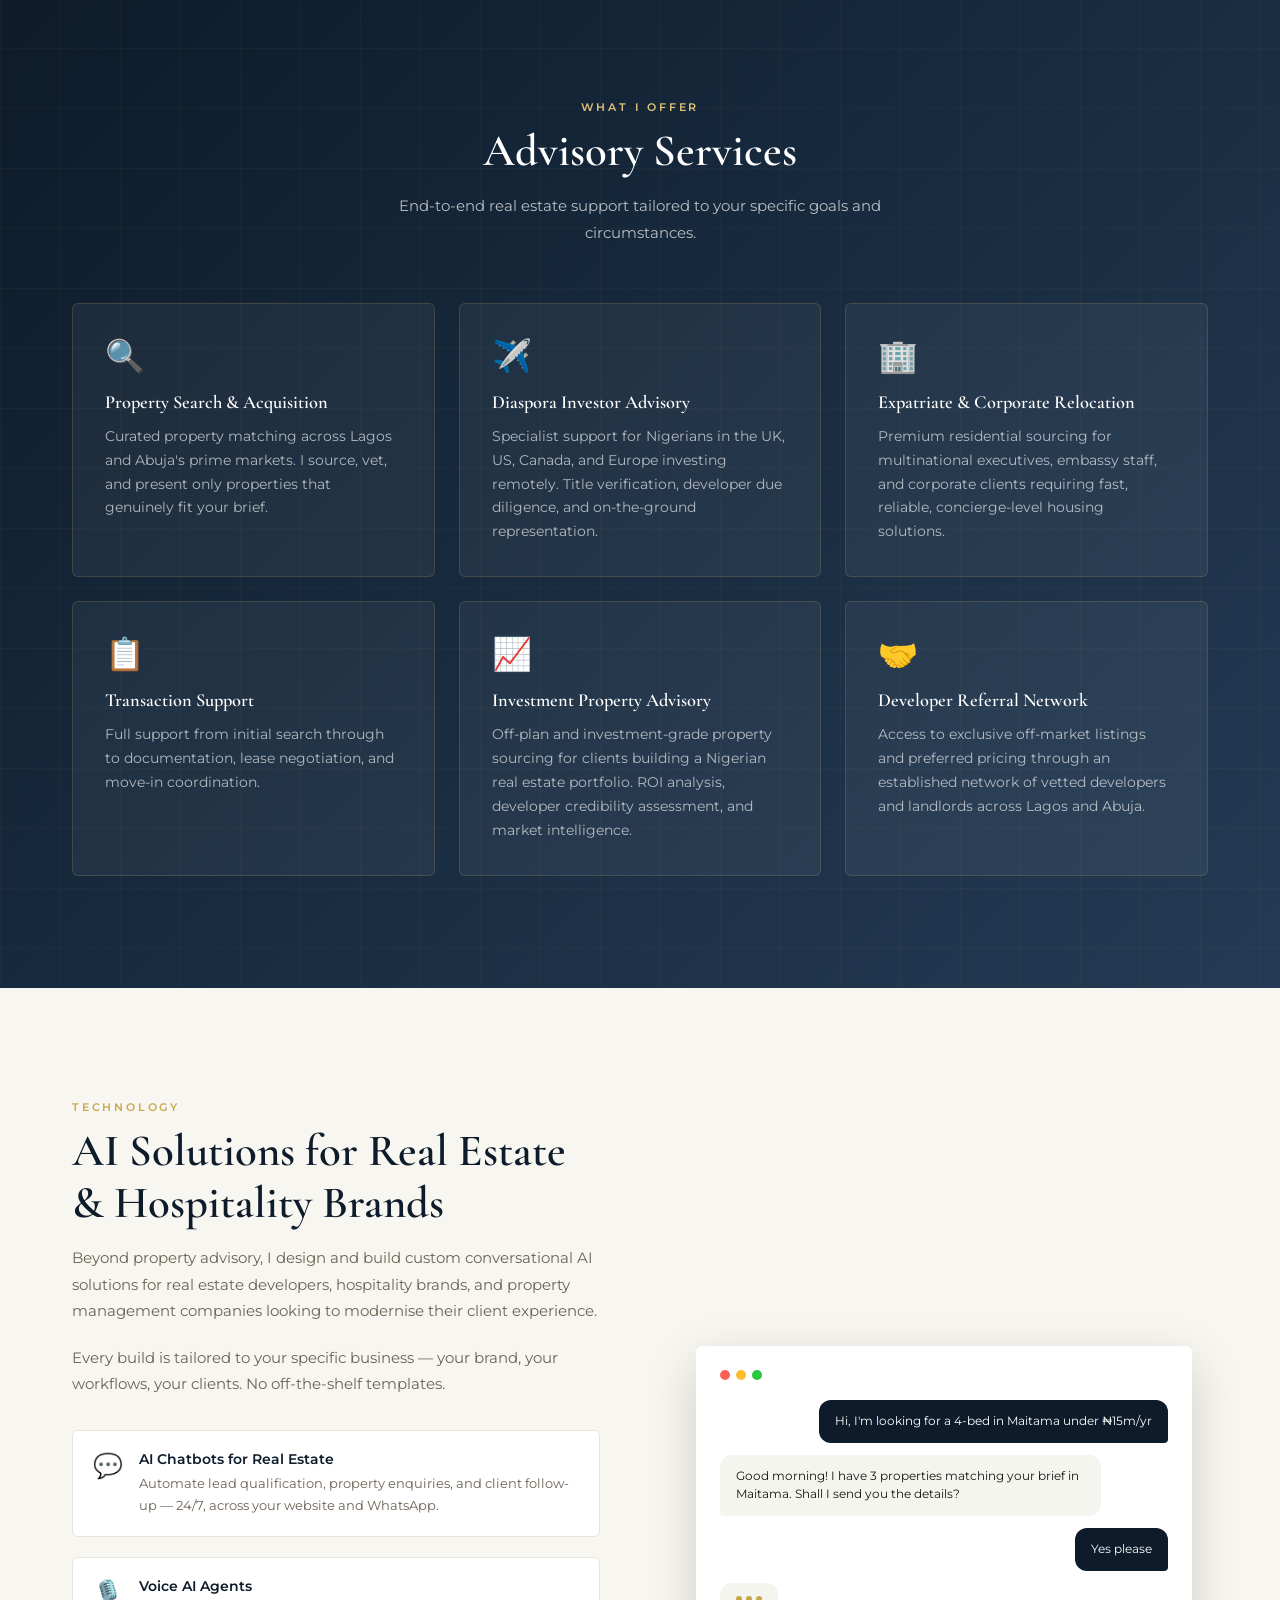
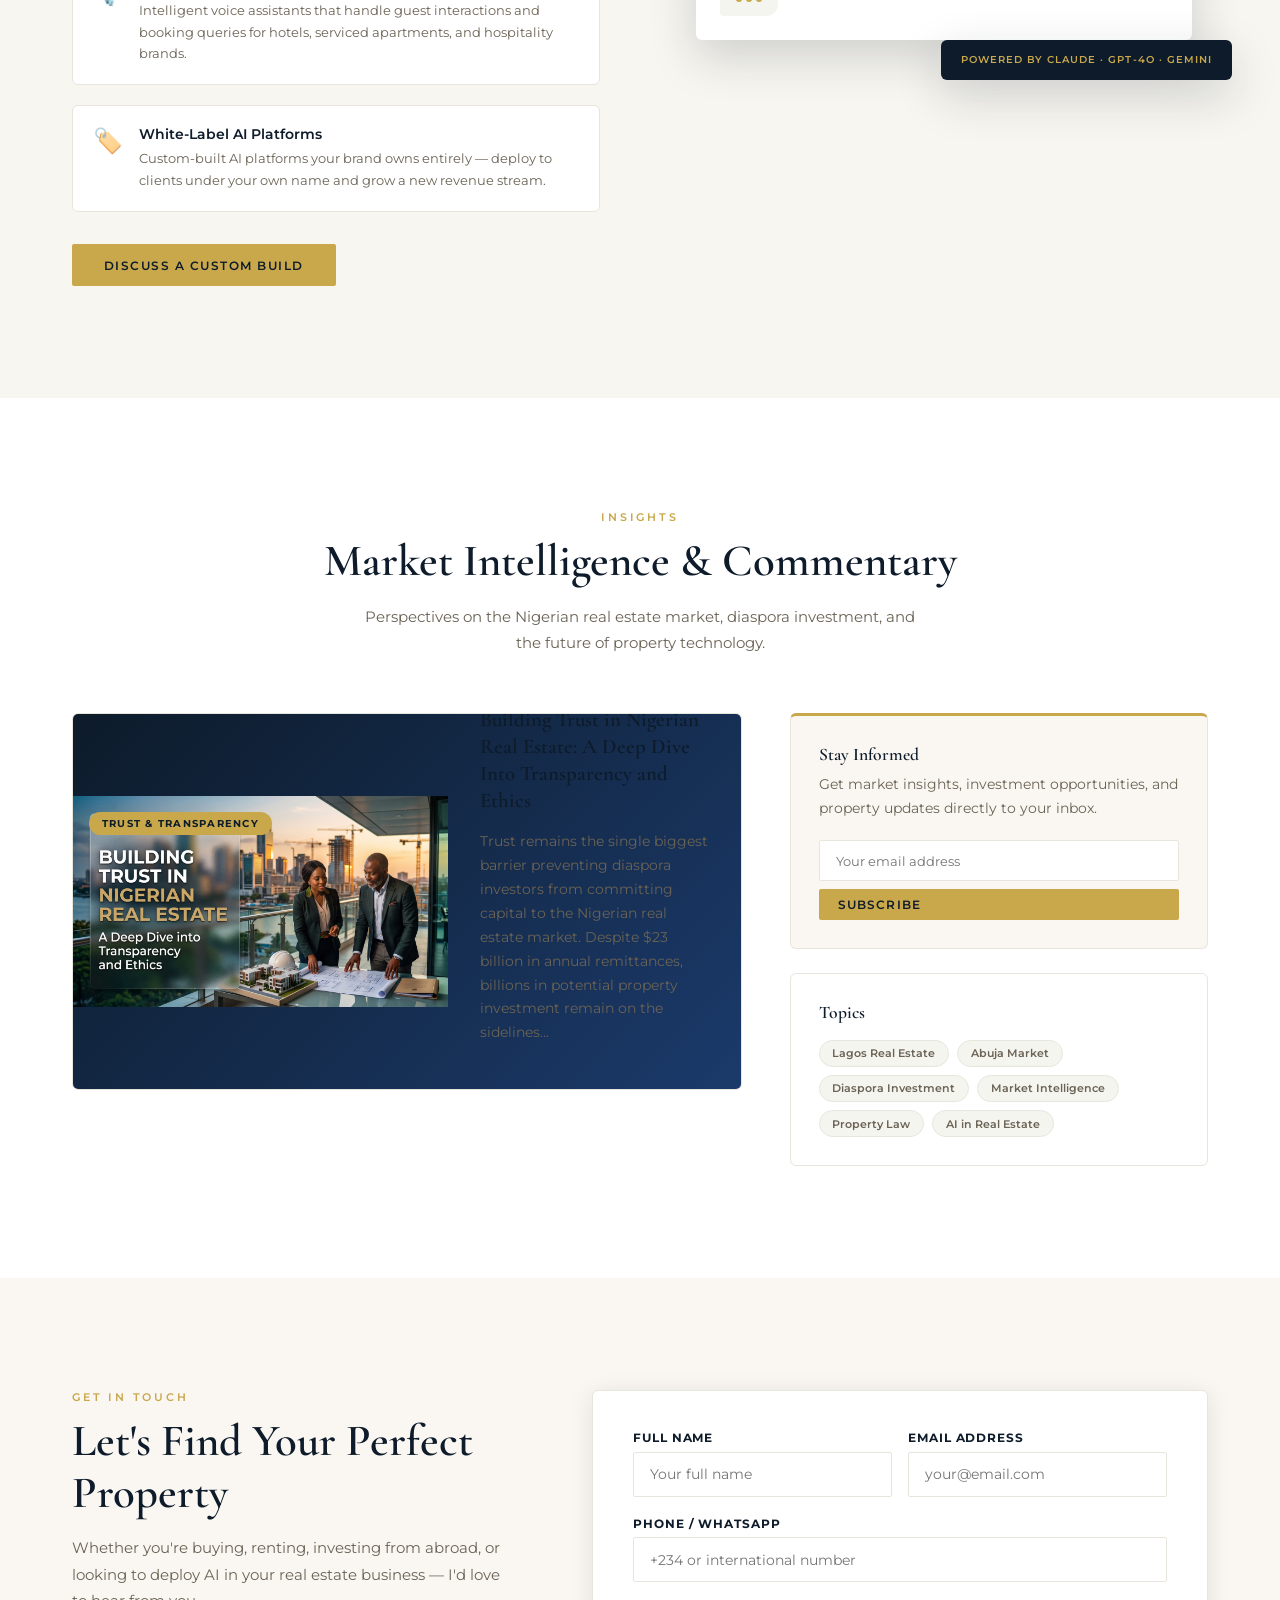
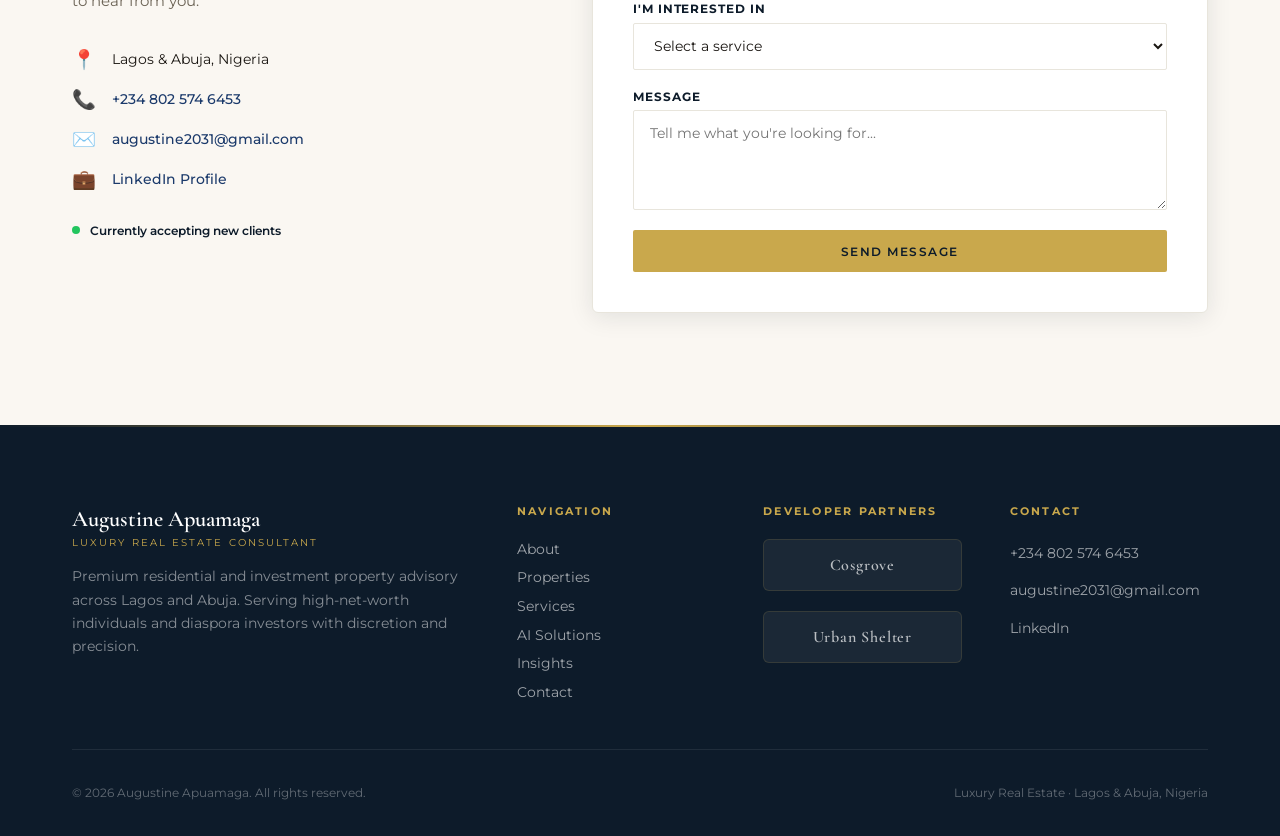
==== commit 347b61dc: "Update blog image source in index.html" ====
--- a/index.html
+++ b/index.html
@@ -232,7 +232,7 @@
         <article class="blog-card featured">
           <div class="blog-image-wrap">
             <div class="blog-image-wrap">
-  <img src="../images/blog-trust1.jpeg" alt="Building Trust in Nigerian Real Estate" style="width:100%;height:100%;object-fit:cover;" />
+  <img src="../images/blog-trust.jpeg" alt="Building Trust in Nigerian Real Estate" style="width:100%;height:100%;object-fit:cover;" />
             <div class="blog-category">Trust &amp; Transparency</div>
           </div>
           <div class="blog-content">
